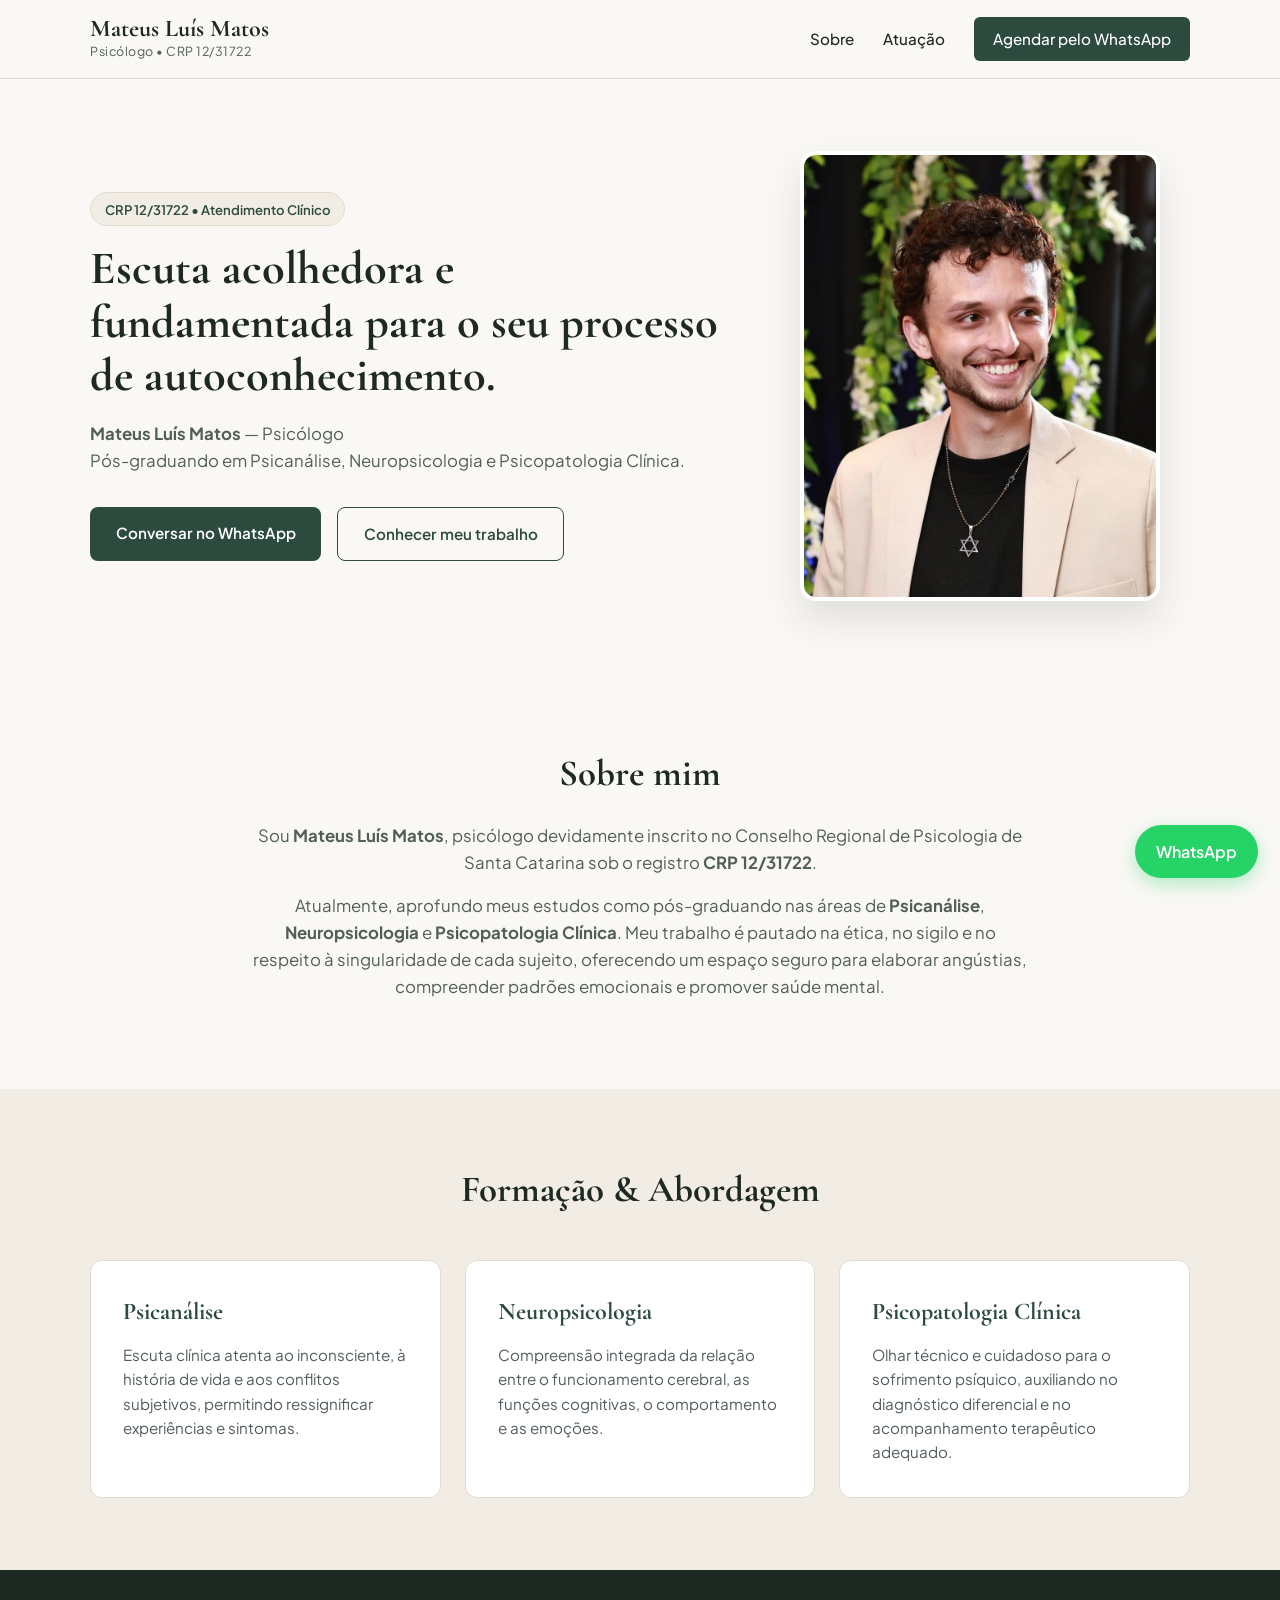
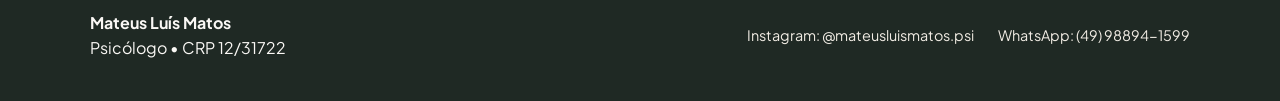
==== index.html @ 5b8ae976 "Portifolio Mateus Psicologo" ====
<!DOCTYPE html>
<html lang="pt-BR">
<head>
    <meta charset="UTF-8">
    <meta name="viewport" content="width=device-width, initial-scale=1.0">
    <title>Mateus Luís Matos | Psicólogo - CRP 12/31722</title>
    <link rel="stylesheet" href="style.css">
    <link rel="preconnect" href="https://fonts.googleapis.com">
    <link rel="preconnect" href="https://fonts.gstatic.com" crossorigin>
    <link href="https://fonts.googleapis.com/css2?family=Cormorant+Garamond:wght@600;700&family=Plus+Jakarta+Sans:wght@400;500;600&display=swap" rel="stylesheet">
</head>
<body>

    <!-- Cabeçalho e Navegação -->
    <header class="navbar">
        <div class="container nav-content">
            <a href="#" class="brand">
                <span class="brand-name">Mateus Luís Matos</span>
                <span class="brand-sub">Psicólogo • CRP 12/31722</span>
            </a>

            <nav class="nav-links" id="navLinks">
                <a href="#sobre">Sobre</a>
                <a href="#atuacao">Atuação</a>
                <a href="https://wa.me/5549988941599?text=Olá%20Mateus,%20gostaria%20de%20agendar%20uma%20consulta." target="_blank" rel="noopener" class="nav-btn-wpp">
                    Agendar pelo WhatsApp
                </a>
            </nav>

            <button class="menu-toggle" id="menuToggle" aria-label="Abrir menu">☰</button>
        </div>
    </header>

    <!-- Seção Principal (Hero) -->
    <section class="hero">
        <div class="container hero-grid">
            <div class="hero-text">
                <span class="badge">CRP 12/31722 • Atendimento Clínico</span>
                <h1>Escuta acolhedora e fundamentada para o seu processo de autoconhecimento.</h1>
                <p class="subtitle">
                    <strong>Mateus Luís Matos</strong> — Psicólogo<br>
                    Pós-graduando em Psicanálise, Neuropsicologia e Psicopatologia Clínica.
                </p>
                <div class="hero-actions">
                    <a href="https://wa.me/5549988941599?text=Olá%20Mateus,%20vim%20pelo%20seu%20site%20e%20gostaria%20de%20mais%20informações." target="_blank" rel="noopener" class="btn-primary">
                        Conversar no WhatsApp
                    </a>
                    <a href="#sobre" class="btn-secondary">Conhecer meu trabalho</a>
                </div>
            </div>

            <div class="hero-image-wrapper">
                <img src="images/foto_mateus.jpg" alt="Psicólogo Mateus Luís Matos" class="profile-photo">
            </div>
        </div>
    </section>

    <!-- Seção Sobre -->
    <section id="sobre" class="section">
        <div class="container about-box">
            <h2>Sobre mim</h2>
            <p>
                Sou <strong>Mateus Luís Matos</strong>, psicólogo devidamente inscrito no Conselho Regional de Psicologia de Santa Catarina sob o registro <strong>CRP 12/31722</strong>. 
            </p>
            <p>
                Atualmente, aprofundo meus estudos como pós-graduando nas áreas de <strong>Psicanálise</strong>, <strong>Neuropsicologia</strong> e <strong>Psicopatologia Clínica</strong>. Meu trabalho é pautado na ética, no sigilo e no respeito à singularidade de cada sujeito, oferecendo um espaço seguro para elaborar angústias, compreender padrões emocionais e promover saúde mental.
            </p>
        </div>
    </section>

    <!-- Áreas de Formação e Atuação -->
    <section id="atuacao" class="section bg-alt">
        <div class="container">
            <h2 class="section-title">Formação & Abordagem</h2>
            <div class="cards-grid">
                <div class="card">
                    <h3>Psicanálise</h3>
                    <p>Escuta clínica atenta ao inconsciente, à história de vida e aos conflitos subjetivos, permitindo ressignificar experiências e sintomas.</p>
                </div>
                <div class="card">
                    <h3>Neuropsicologia</h3>
                    <p>Compreensão integrada da relação entre o funcionamento cerebral, as funções cognitivas, o comportamento e as emoções.</p>
                </div>
                <div class="card">
                    <h3>Psicopatologia Clínica</h3>
                    <p>Olhar técnico e cuidadoso para o sofrimento psíquico, auxiliando no diagnóstico diferencial e no acompanhamento terapêutico adequado.</p>
                </div>
            </div>
        </div>
    </section>

    <!-- Rodapé -->
    <footer class="footer">
        <div class="container footer-content">
            <div>
                <strong>Mateus Luís Matos</strong>
                <p>Psicólogo • CRP 12/31722</p>
            </div>
            <div class="footer-links">
                <a href="https://www.instagram.com/mateusluismatos.psi" target="_blank" rel="noopener">Instagram: @mateusluismatos.psi</a>
                <a href="https://wa.me/5549988941599" target="_blank" rel="noopener">WhatsApp: (49) 98894-1599</a>
            </div>
        </div>
    </footer>

    <!-- Botão Flutuante do WhatsApp -->
    <a href="https://wa.me/5549988941599?text=Olá%20Mateus,%20gostaria%20de%20agendar%20um%20horário." class="floating-wpp" target="_blank" rel="noopener" aria-label="Falar no WhatsApp">
        WhatsApp
    </a>

    <script src="script.js"></script>
</body>
</html>
---- style.css ----
:root {
    --bg-main: #FAF8F5;
    --bg-alt: #F1ECE4;
    --text-dark: #1F2924;
    --text-muted: #525E58;
    --accent: #2D4A3E;
    --accent-hover: #21382E;
    --wpp-color: #25D366;
    --white: #FFFFFF;
    --border: #E2DBD0;
}

* {
    margin: 0;
    padding: 0;
    box-sizing: border-box;
}

html {
    scroll-behavior: smooth;
}

body {
    font-family: 'Plus Jakarta Sans', sans-serif;
    background-color: var(--bg-main);
    color: var(--text-dark);
    line-height: 1.6;
}

h1, h2, h3, .brand-name {
    font-family: 'Cormorant Garamond', serif;
}

.container {
    width: 90%;
    max-width: 1100px;
    margin: 0 auto;
}

/* Navbar */
.navbar {
    background-color: rgba(250, 248, 245, 0.95);
    backdrop-filter: blur(8px);
    border-bottom: 1px solid var(--border);
    position: sticky;
    top: 0;
    z-index: 100;
    padding: 1rem 0;
}

.nav-content {
    display: flex;
    justify-content: space-between;
    align-items: center;
}

.brand {
    text-decoration: none;
    color: var(--text-dark);
    display: flex;
    flex-direction: column;
}

.brand-name {
    font-size: 1.5rem;
    font-weight: 700;
    line-height: 1.1;
}

.brand-sub {
    font-size: 0.78rem;
    color: var(--text-muted);
    letter-spacing: 0.5px;
}

.nav-links {
    display: flex;
    align-items: center;
    gap: 1.8rem;
}

.nav-links a {
    text-decoration: none;
    color: var(--text-dark);
    font-size: 0.95rem;
    font-weight: 500;
    transition: color 0.2s;
}

.nav-links a:hover {
    color: var(--accent);
}

.nav-links .nav-btn-wpp {
    background-color: var(--accent);
    color: var(--white);
    padding: 0.6rem 1.2rem;
    border-radius: 6px;
}

.nav-links .nav-btn-wpp:hover {
    background-color: var(--accent-hover);
    color: var(--white);
}

.menu-toggle {
    display: none;
    background: none;
    border: none;
    font-size: 1.6rem;
    cursor: pointer;
    color: var(--text-dark);
}

/* Hero Section */
.hero {
    padding: 4.5rem 0;
}

.hero-grid {
    display: grid;
    grid-template-columns: 1.2fr 0.8fr;
    gap: 3rem;
    align-items: center;
}

.badge {
    display: inline-block;
    background-color: var(--bg-alt);
    color: var(--accent);
    padding: 0.35rem 0.85rem;
    border-radius: 50px;
    font-size: 0.82rem;
    font-weight: 600;
    margin-bottom: 1rem;
    border: 1px solid var(--border);
}

.hero h1 {
    font-size: 2.9rem;
    line-height: 1.15;
    margin-bottom: 1.2rem;
    color: var(--text-dark);
}

.subtitle {
    font-size: 1.05rem;
    color: var(--text-muted);
    margin-bottom: 2rem;
}

.hero-actions {
    display: flex;
    gap: 1rem;
    flex-wrap: wrap;
}

.btn-primary, .btn-secondary {
    display: inline-block;
    padding: 0.85rem 1.6rem;
    border-radius: 8px;
    text-decoration: none;
    font-weight: 600;
    font-size: 0.95rem;
    transition: all 0.2s ease;
}

.btn-primary {
    background-color: var(--accent);
    color: var(--white);
}

.btn-primary:hover {
    background-color: var(--accent-hover);
    transform: translateY(-2px);
}

.btn-secondary {
    background-color: transparent;
    color: var(--accent);
    border: 1.5px solid var(--accent);
}

.btn-secondary:hover {
    background-color: var(--bg-alt);
}

.hero-image-wrapper {
    display: flex;
    justify-content: center;
}

.profile-photo {
    width: 100%;
    max-width: 360px;
    aspect-ratio: 4/5;
    object-fit: cover;
    border-radius: 16px;
    box-shadow: 0 18px 36px rgba(31, 41, 36, 0.12);
    border: 4px solid var(--white);
}

/* Sections */
.section {
    padding: 4.5rem 0;
}

.bg-alt {
    background-color: var(--bg-alt);
}

.about-box {
    max-width: 780px;
    text-align: center;
}

.about-box h2, .section-title {
    font-size: 2.3rem;
    margin-bottom: 1.2rem;
}

.about-box p {
    color: var(--text-muted);
    font-size: 1.05rem;
    margin-bottom: 1rem;
}

.section-title {
    text-align: center;
    margin-bottom: 2.5rem;
}

/* Cards */
.cards-grid {
    display: grid;
    grid-template-columns: repeat(auto-fit, minmax(280px, 1fr));
    gap: 1.5rem;
}

.card {
    background-color: var(--white);
    padding: 2rem;
    border-radius: 12px;
    border: 1px solid var(--border);
}

.card h3 {
    font-size: 1.5rem;
    margin-bottom: 0.75rem;
    color: var(--accent);
}

.card p {
    color: var(--text-muted);
    font-size: 0.95rem;
}

/* Footer */
.footer {
    background-color: var(--text-dark);
    color: var(--bg-main);
    padding: 2.5rem 0;
}

.footer-content {
    display: flex;
    justify-content: space-between;
    align-items: center;
    flex-wrap: wrap;
    gap: 1rem;
}

.footer-links {
    display: flex;
    gap: 1.5rem;
    flex-wrap: wrap;
}

.footer-links a {
    color: var(--bg-alt);
    text-decoration: none;
    font-size: 0.9rem;
}

.footer-links a:hover {
    text-decoration: underline;
}

/* Botão Flutuante WhatsApp */
.floating-wpp {
    position: fixed;
    bottom: 22px;
    right: 22px;
    background-color: var(--wpp-color);
    color: var(--white);
    padding: 0.85rem 1.3rem;
    border-radius: 50px;
    text-decoration: none;
    font-weight: 600;
    box-shadow: 0 6px 18px rgba(37, 211, 102, 0.35);
    z-index: 99;
    transition: transform 0.2s;
}

.floating-wpp:hover {
    transform: scale(1.05);
}

/* Responsivo */
@media (max-width: 768px) {
    .hero-grid {
        grid-template-columns: 1fr;
        text-align: center;
    }

    .hero-actions {
        justify-content: center;
    }

    .hero h1 {
        font-size: 2.3rem;
    }

    .menu-toggle {
        display: block;
    }

    .nav-links {
        display: none;
        flex-direction: column;
        position: absolute;
        top: 100%;
        left: 0;
        right: 0;
        background-color: var(--bg-main);
        padding: 1.5rem;
        border-bottom: 1px solid var(--border);
    }

    .nav-links.active {
        display: flex;
    }
}
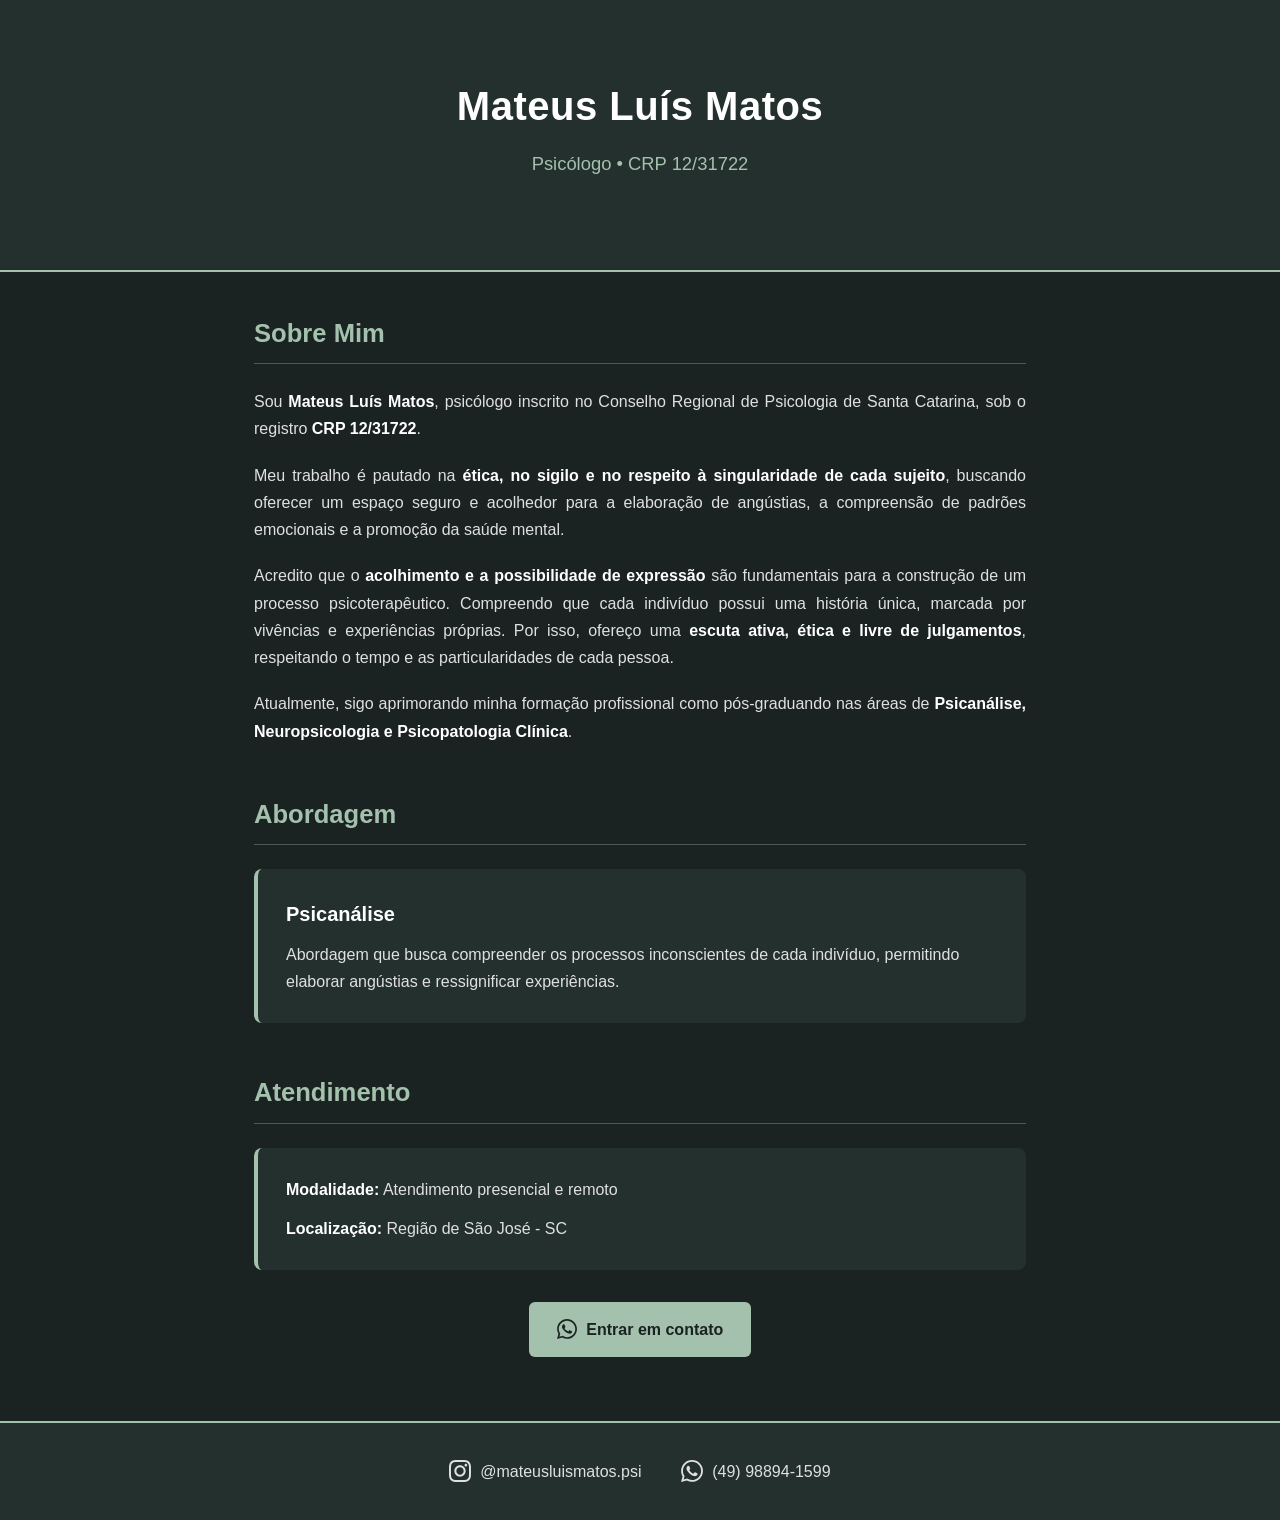
==== commit c6f3d65e: "Atualiza site com nova bio, abordagem, local e icones" ====
--- a/index.html
+++ b/index.html
@@ -3,111 +3,224 @@
 <head>
     <meta charset="UTF-8">
     <meta name="viewport" content="width=device-width, initial-scale=1.0">
-    <title>Mateus Luís Matos | Psicólogo - CRP 12/31722</title>
-    <link rel="stylesheet" href="style.css">
-    <link rel="preconnect" href="https://fonts.googleapis.com">
-    <link rel="preconnect" href="https://fonts.gstatic.com" crossorigin>
-    <link href="https://fonts.googleapis.com/css2?family=Cormorant+Garamond:wght@600;700&family=Plus+Jakarta+Sans:wght@400;500;600&display=swap" rel="stylesheet">
+    <title>Mateus Luís Matos - Psicólogo | CRP 12/31722</title>
+    <style>
+        :root {
+            --bg-color: #1a2321;
+            --card-bg: #24302d;
+            --text-color: #e0e0e0;
+            --accent-color: #a3c1ad;
+            --white: #ffffff;
+        }
+
+        * {
+            box-sizing: border-box;
+        }
+
+        body {
+            font-family: 'Segoe UI', Tahoma, Geneva, Verdana, sans-serif;
+            background-color: var(--bg-color);
+            color: var(--text-color);
+            margin: 0;
+            padding: 0;
+            line-height: 1.7;
+        }
+
+        header {
+            text-align: center;
+            padding: 4.5rem 2rem;
+            background-color: var(--card-bg);
+            border-bottom: 2px solid var(--accent-color);
+        }
+
+        header h1 {
+            margin: 0;
+            font-size: 2.5rem;
+            color: var(--white);
+            letter-spacing: 0.5px;
+        }
+
+        header p {
+            font-size: 1.15rem;
+            color: var(--accent-color);
+            margin-top: 0.5rem;
+            font-weight: 500;
+        }
+
+        main {
+            max-width: 820px;
+            margin: 2.5rem auto;
+            padding: 0 1.5rem;
+        }
+
+        section {
+            margin-bottom: 3rem;
+        }
+
+        h2 {
+            color: var(--accent-color);
+            border-bottom: 1px solid rgba(163, 193, 173, 0.35);
+            padding-bottom: 0.5rem;
+            margin-bottom: 1.5rem;
+            font-size: 1.6rem;
+        }
+
+        #sobre p {
+            margin-bottom: 1.2rem;
+            text-align: justify;
+        }
+
+        #sobre strong {
+            color: var(--white);
+        }
+
+        .card-abordagem {
+            background-color: var(--card-bg);
+            padding: 1.75rem;
+            border-radius: 8px;
+            border-left: 4px solid var(--accent-color);
+        }
+
+        .card-abordagem h3 {
+            margin-top: 0;
+            margin-bottom: 0.6rem;
+            color: var(--white);
+            font-size: 1.25rem;
+        }
+
+        .card-abordagem p {
+            margin: 0;
+        }
+
+        .info-atendimento {
+            background-color: var(--card-bg);
+            padding: 1.75rem;
+            border-radius: 8px;
+            border-left: 4px solid var(--accent-color);
+            display: flex;
+            flex-direction: column;
+            gap: 0.75rem;
+        }
+
+        .info-atendimento p {
+            margin: 0;
+        }
+
+        .info-atendimento strong {
+            color: var(--white);
+        }
+
+        .cta-container {
+            text-align: center;
+            margin-top: 2rem;
+        }
+
+        .btn-whatsapp {
+            display: inline-flex;
+            align-items: center;
+            gap: 0.6rem;
+            background-color: var(--accent-color);
+            color: var(--bg-color);
+            text-decoration: none;
+            font-weight: 600;
+            padding: 0.85rem 1.75rem;
+            border-radius: 6px;
+            transition: opacity 0.3s, transform 0.2s;
+        }
+
+        .btn-whatsapp:hover {
+            opacity: 0.9;
+            transform: translateY(-2px);
+        }
+
+        footer {
+            background-color: var(--card-bg);
+            text-align: center;
+            padding: 2.2rem 1.5rem;
+            border-top: 2px solid var(--accent-color);
+            margin-top: 4rem;
+        }
+
+        .contatos {
+            display: flex;
+            justify-content: center;
+            align-items: center;
+            gap: 2.5rem;
+            flex-wrap: wrap;
+        }
+
+        .social-link {
+            display: inline-flex;
+            align-items: center;
+            gap: 0.55rem;
+            color: var(--text-color);
+            text-decoration: none;
+            font-weight: 500;
+            font-size: 1rem;
+            transition: color 0.3s;
+        }
+
+        .social-link:hover {
+            color: var(--accent-color);
+        }
+
+        .social-link svg {
+            flex-shrink: 0;
+        }
+    </style>
 </head>
 <body>
 
-    <!-- Cabeçalho e Navegação -->
-    <header class="navbar">
-        <div class="container nav-content">
-            <a href="#" class="brand">
-                <span class="brand-name">Mateus Luís Matos</span>
-                <span class="brand-sub">Psicólogo • CRP 12/31722</span>
+    <header>
+        <h1>Mateus Luís Matos</h1>
+        <p>Psicólogo • CRP 12/31722</p>
+    </header>
+
+    <main>
+        <section id="sobre">
+            <h2>Sobre Mim</h2>
+            <p>Sou <strong>Mateus Luís Matos</strong>, psicólogo inscrito no Conselho Regional de Psicologia de Santa Catarina, sob o registro <strong>CRP 12/31722</strong>.</p>
+            <p>Meu trabalho é pautado na <strong>ética, no sigilo e no respeito à singularidade de cada sujeito</strong>, buscando oferecer um espaço seguro e acolhedor para a elaboração de angústias, a compreensão de padrões emocionais e a promoção da saúde mental.</p>
+            <p>Acredito que o <strong>acolhimento e a possibilidade de expressão</strong> são fundamentais para a construção de um processo psicoterapêutico. Compreendo que cada indivíduo possui uma história única, marcada por vivências e experiências próprias. Por isso, ofereço uma <strong>escuta ativa, ética e livre de julgamentos</strong>, respeitando o tempo e as particularidades de cada pessoa.</p>
+            <p>Atualmente, sigo aprimorando minha formação profissional como pós-graduando nas áreas de <strong>Psicanálise, Neuropsicologia e Psicopatologia Clínica</strong>.</p>
+        </section>
+
+        <section id="abordagens">
+            <h2>Abordagem</h2>
+            <div class="card-abordagem">
+                <h3>Psicanálise</h3>
+                <p>Abordagem que busca compreender os processos inconscientes de cada indivíduo, permitindo elaborar angústias e ressignificar experiências.</p>
+            </div>
+        </section>
+
+        <section id="atendimento">
+            <h2>Atendimento</h2>
+            <div class="info-atendimento">
+                <p><strong>Modalidade:</strong> Atendimento presencial e remoto</p>
+                <p><strong>Localização:</strong> Região de São José - SC</p>
+            </div>
+            <div class="cta-container">
+                <a href="https://wa.me/5549988941599?text=Ol%C3%A1%2C%20Mateus%21%20Gostaria%20de%20mais%20informa%C3%A7%C3%B5es%20sobre%20os%20atendimentos." target="_blank" rel="noopener noreferrer" class="btn-whatsapp" aria-label="Agendar atendimento pelo WhatsApp">
+                    <svg width="20" height="20" fill="currentColor" viewBox="0 0 24 24" aria-hidden="true"><path d="M.057 24l1.687-6.163c-1.041-1.804-1.588-3.849-1.587-5.946.003-6.556 5.338-11.891 11.893-11.891 3.181.001 6.167 1.24 8.413 3.488 2.245 2.248 3.481 5.236 3.48 8.414-.003 6.557-5.338 11.892-11.893 11.892-1.99-.001-3.951-.5-5.688-1.448l-6.305 1.654zm6.597-3.807c1.676.995 3.276 1.591 5.392 1.592 5.448 0 9.886-4.434 9.889-9.885.002-5.462-4.415-9.89-9.881-9.892-5.452 0-9.887 4.434-9.889 9.884-.001 2.225.651 3.891 1.746 5.634l-.999 3.648 3.742-.981zm11.387-5.464c-.074-.124-.272-.198-.57-.347-.297-.149-1.758-.868-2.031-.967-.272-.099-.47-.149-.669.149-.198.297-.768.967-.941 1.165-.173.198-.347.223-.644.074-.297-.149-1.255-.462-2.39-1.475-.883-.788-1.48-1.761-1.653-2.059-.173-.297-.018-.458.13-.606.134-.133.297-.347.446-.521.151-.172.2-.296.3-.495.099-.198.05-.372-.025-.521-.075-.124-.669-1.611-.916-2.206-.242-.579-.487-.501-.669-.51l-.57-.01c-.198 0-.52.074-.792.372s-1.04 1.016-1.04 2.479 1.065 2.876 1.213 3.074c.149.198 2.095 3.2 5.076 4.487.709.306 1.263.489 1.694.626.712.226 1.36.194 1.872.118.571-.085 1.758-.719 2.006-1.413.248-.695.248-1.29.173-1.414z"/></svg>
+                    <span>Entrar em contato</span>
+                </a>
+            </div>
+        </section>
+    </main>
+
+    <footer>
+        <div class="contatos">
+            <a href="https://instagram.com/mateusluismatos.psi" target="_blank" rel="noopener noreferrer" class="social-link" aria-label="Instagram @mateusluismatos.psi">
+                <svg width="22" height="22" fill="currentColor" viewBox="0 0 24 24" aria-hidden="true"><path d="M12 2.163c3.204 0 3.584.012 4.85.07 3.252.148 4.771 1.691 4.919 4.919.058 1.265.069 1.645.069 4.849 0 3.205-.012 3.584-.069 4.849-.149 3.225-1.664 4.771-4.919 4.919-1.266.058-1.644.07-4.85.07-3.204 0-3.584-.012-4.849-.07-3.26-.149-4.771-1.699-4.919-4.92-.058-1.265-.07-1.644-.07-4.849 0-3.204.013-3.583.07-4.849.149-3.227 1.664-4.771 4.919-4.919 1.266-.057 1.645-.069 4.849-.069zm0-2.163c-3.259 0-3.667.014-4.947.072-4.358.2-6.78 2.618-6.98 6.98-.059 1.281-.073 1.689-.073 4.948 0 3.259.014 3.668.072 4.948.2 4.358 2.618 6.78 6.98 6.98 1.281.058 1.689.072 4.948.072 3.259 0 3.668-.014 4.948-.072 4.354-.2 6.782-2.618 6.979-6.98.059-1.28.073-1.689.073-4.948 0-3.259-.014-3.667-.072-4.947-.196-4.354-2.617-6.78-6.979-6.98-1.281-.059-1.69-.073-4.949-.073zm0 5.838c-3.403 0-6.162 2.759-6.162 6.162s2.759 6.163 6.162 6.163 6.162-2.759 6.162-6.163c0-3.403-2.759-6.162-6.162-6.162zm0 10.162c-2.209 0-4-1.79-4-4 0-2.209 1.791-4 4-4s4 1.791 4 4c0 2.21-1.791 4-4 4zm6.406-11.845c-.796 0-1.441.645-1.441 1.44s.645 1.44 1.441 1.44c.795 0 1.439-.645 1.439-1.44s-.644-1.44-1.439-1.44z"/></svg>
+                <span>@mateusluismatos.psi</span>
             </a>
 
-            <nav class="nav-links" id="navLinks">
-                <a href="#sobre">Sobre</a>
-                <a href="#atuacao">Atuação</a>
-                <a href="https://wa.me/5549988941599?text=Olá%20Mateus,%20gostaria%20de%20agendar%20uma%20consulta." target="_blank" rel="noopener" class="nav-btn-wpp">
-                    Agendar pelo WhatsApp
-                </a>
-            </nav>
-
-            <button class="menu-toggle" id="menuToggle" aria-label="Abrir menu">☰</button>
-        </div>
-    </header>
-
-    <!-- Seção Principal (Hero) -->
-    <section class="hero">
-        <div class="container hero-grid">
-            <div class="hero-text">
-                <span class="badge">CRP 12/31722 • Atendimento Clínico</span>
-                <h1>Escuta acolhedora e fundamentada para o seu processo de autoconhecimento.</h1>
-                <p class="subtitle">
-                    <strong>Mateus Luís Matos</strong> — Psicólogo<br>
-                    Pós-graduando em Psicanálise, Neuropsicologia e Psicopatologia Clínica.
-                </p>
-                <div class="hero-actions">
-                    <a href="https://wa.me/5549988941599?text=Olá%20Mateus,%20vim%20pelo%20seu%20site%20e%20gostaria%20de%20mais%20informações." target="_blank" rel="noopener" class="btn-primary">
-                        Conversar no WhatsApp
-                    </a>
-                    <a href="#sobre" class="btn-secondary">Conhecer meu trabalho</a>
-                </div>
-            </div>
-
-            <div class="hero-image-wrapper">
-                <img src="images/foto_mateus.jpg" alt="Psicólogo Mateus Luís Matos" class="profile-photo">
-            </div>
-        </div>
-    </section>
-
-    <!-- Seção Sobre -->
-    <section id="sobre" class="section">
-        <div class="container about-box">
-            <h2>Sobre mim</h2>
-            <p>
-                Sou <strong>Mateus Luís Matos</strong>, psicólogo devidamente inscrito no Conselho Regional de Psicologia de Santa Catarina sob o registro <strong>CRP 12/31722</strong>. 
-            </p>
-            <p>
-                Atualmente, aprofundo meus estudos como pós-graduando nas áreas de <strong>Psicanálise</strong>, <strong>Neuropsicologia</strong> e <strong>Psicopatologia Clínica</strong>. Meu trabalho é pautado na ética, no sigilo e no respeito à singularidade de cada sujeito, oferecendo um espaço seguro para elaborar angústias, compreender padrões emocionais e promover saúde mental.
-            </p>
-        </div>
-    </section>
-
-    <!-- Áreas de Formação e Atuação -->
-    <section id="atuacao" class="section bg-alt">
-        <div class="container">
-            <h2 class="section-title">Formação & Abordagem</h2>
-            <div class="cards-grid">
-                <div class="card">
-                    <h3>Psicanálise</h3>
-                    <p>Escuta clínica atenta ao inconsciente, à história de vida e aos conflitos subjetivos, permitindo ressignificar experiências e sintomas.</p>
-                </div>
-                <div class="card">
-                    <h3>Neuropsicologia</h3>
-                    <p>Compreensão integrada da relação entre o funcionamento cerebral, as funções cognitivas, o comportamento e as emoções.</p>
-                </div>
-                <div class="card">
-                    <h3>Psicopatologia Clínica</h3>
-                    <p>Olhar técnico e cuidadoso para o sofrimento psíquico, auxiliando no diagnóstico diferencial e no acompanhamento terapêutico adequado.</p>
-                </div>
-            </div>
-        </div>
-    </section>
-
-    <!-- Rodapé -->
-    <footer class="footer">
-        <div class="container footer-content">
-            <div>
-                <strong>Mateus Luís Matos</strong>
-                <p>Psicólogo • CRP 12/31722</p>
-            </div>
-            <div class="footer-links">
-                <a href="https://www.instagram.com/mateusluismatos.psi" target="_blank" rel="noopener">Instagram: @mateusluismatos.psi</a>
-                <a href="https://wa.me/5549988941599" target="_blank" rel="noopener">WhatsApp: (49) 98894-1599</a>
-            </div>
+            <a href="https://wa.me/5549988941599?text=Ol%C3%A1%2C%20Mateus%21%20Gostaria%20de%20mais%20informa%C3%A7%C3%B5es%20sobre%20os%20atendimentos." target="_blank" rel="noopener noreferrer" class="social-link" aria-label="WhatsApp (49) 98894-1599">
+                <svg width="22" height="22" fill="currentColor" viewBox="0 0 24 24" aria-hidden="true"><path d="M.057 24l1.687-6.163c-1.041-1.804-1.588-3.849-1.587-5.946.003-6.556 5.338-11.891 11.893-11.891 3.181.001 6.167 1.24 8.413 3.488 2.245 2.248 3.481 5.236 3.48 8.414-.003 6.557-5.338 11.892-11.893 11.892-1.99-.001-3.951-.5-5.688-1.448l-6.305 1.654zm6.597-3.807c1.676.995 3.276 1.591 5.392 1.592 5.448 0 9.886-4.434 9.889-9.885.002-5.462-4.415-9.89-9.881-9.892-5.452 0-9.887 4.434-9.889 9.884-.001 2.225.651 3.891 1.746 5.634l-.999 3.648 3.742-.981zm11.387-5.464c-.074-.124-.272-.198-.57-.347-.297-.149-1.758-.868-2.031-.967-.272-.099-.47-.149-.669.149-.198.297-.768.967-.941 1.165-.173.198-.347.223-.644.074-.297-.149-1.255-.462-2.39-1.475-.883-.788-1.48-1.761-1.653-2.059-.173-.297-.018-.458.13-.606.134-.133.297-.347.446-.521.151-.172.2-.296.3-.495.099-.198.05-.372-.025-.521-.075-.124-.669-1.611-.916-2.206-.242-.579-.487-.501-.669-.51l-.57-.01c-.198 0-.52.074-.792.372s-1.04 1.016-1.04 2.479 1.065 2.876 1.213 3.074c.149.198 2.095 3.2 5.076 4.487.709.306 1.263.489 1.694.626.712.226 1.36.194 1.872.118.571-.085 1.758-.719 2.006-1.413.248-.695.248-1.29.173-1.414z"/></svg>
+                <span>(49) 98894-1599</span>
+            </a>
         </div>
     </footer>
 
-    <!-- Botão Flutuante do WhatsApp -->
-    <a href="https://wa.me/5549988941599?text=Olá%20Mateus,%20gostaria%20de%20agendar%20um%20horário." class="floating-wpp" target="_blank" rel="noopener" aria-label="Falar no WhatsApp">
-        WhatsApp
-    </a>
-
-    <script src="script.js"></script>
 </body>
 </html>
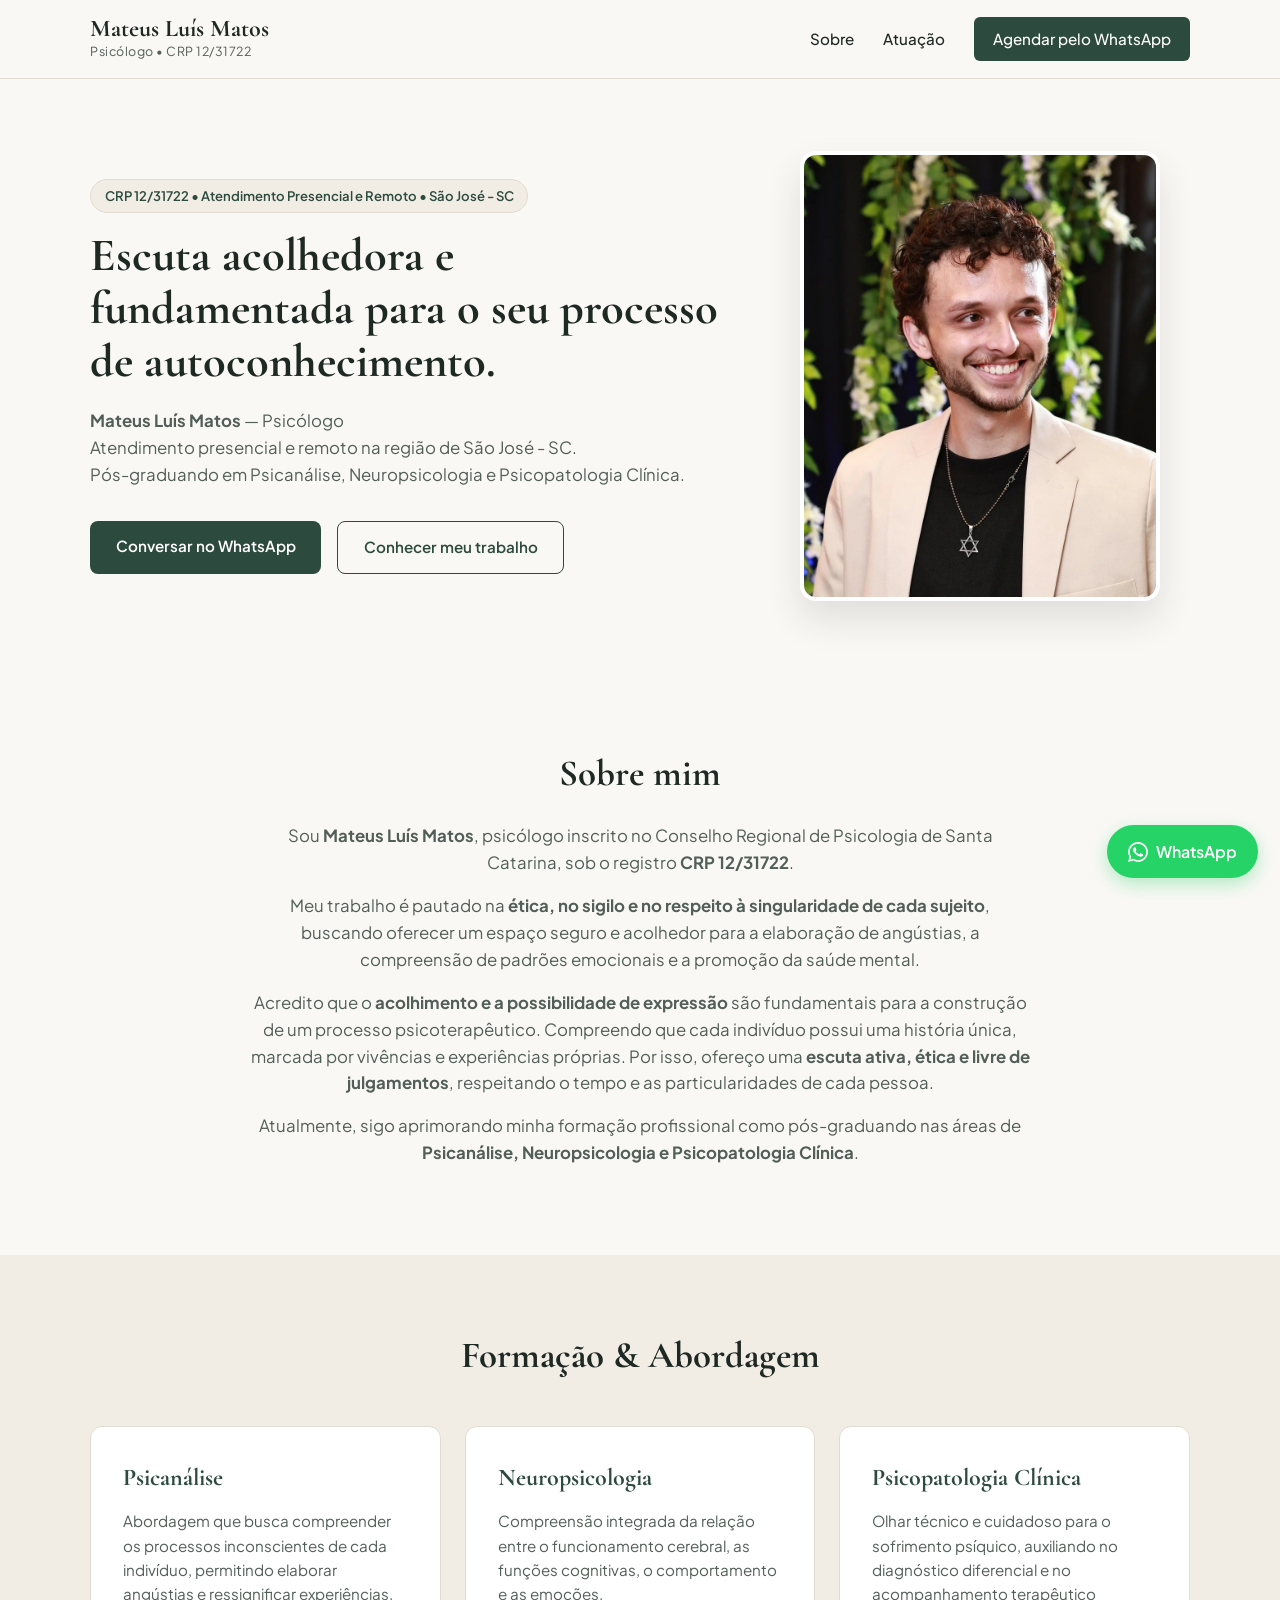
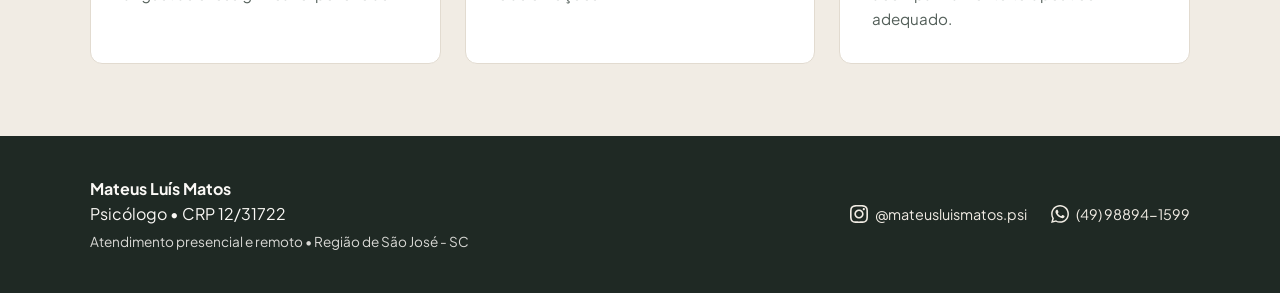
==== commit 2453558a: "Atualiza textos e icones" ====
--- a/index.html
+++ b/index.html
@@ -3,224 +3,126 @@
 <head>
     <meta charset="UTF-8">
     <meta name="viewport" content="width=device-width, initial-scale=1.0">
-    <title>Mateus Luís Matos - Psicólogo | CRP 12/31722</title>
-    <style>
-        :root {
-            --bg-color: #1a2321;
-            --card-bg: #24302d;
-            --text-color: #e0e0e0;
-            --accent-color: #a3c1ad;
-            --white: #ffffff;
-        }
-
-        * {
-            box-sizing: border-box;
-        }
-
-        body {
-            font-family: 'Segoe UI', Tahoma, Geneva, Verdana, sans-serif;
-            background-color: var(--bg-color);
-            color: var(--text-color);
-            margin: 0;
-            padding: 0;
-            line-height: 1.7;
-        }
-
-        header {
-            text-align: center;
-            padding: 4.5rem 2rem;
-            background-color: var(--card-bg);
-            border-bottom: 2px solid var(--accent-color);
-        }
-
-        header h1 {
-            margin: 0;
-            font-size: 2.5rem;
-            color: var(--white);
-            letter-spacing: 0.5px;
-        }
-
-        header p {
-            font-size: 1.15rem;
-            color: var(--accent-color);
-            margin-top: 0.5rem;
-            font-weight: 500;
-        }
-
-        main {
-            max-width: 820px;
-            margin: 2.5rem auto;
-            padding: 0 1.5rem;
-        }
-
-        section {
-            margin-bottom: 3rem;
-        }
-
-        h2 {
-            color: var(--accent-color);
-            border-bottom: 1px solid rgba(163, 193, 173, 0.35);
-            padding-bottom: 0.5rem;
-            margin-bottom: 1.5rem;
-            font-size: 1.6rem;
-        }
-
-        #sobre p {
-            margin-bottom: 1.2rem;
-            text-align: justify;
-        }
-
-        #sobre strong {
-            color: var(--white);
-        }
-
-        .card-abordagem {
-            background-color: var(--card-bg);
-            padding: 1.75rem;
-            border-radius: 8px;
-            border-left: 4px solid var(--accent-color);
-        }
-
-        .card-abordagem h3 {
-            margin-top: 0;
-            margin-bottom: 0.6rem;
-            color: var(--white);
-            font-size: 1.25rem;
-        }
-
-        .card-abordagem p {
-            margin: 0;
-        }
-
-        .info-atendimento {
-            background-color: var(--card-bg);
-            padding: 1.75rem;
-            border-radius: 8px;
-            border-left: 4px solid var(--accent-color);
-            display: flex;
-            flex-direction: column;
-            gap: 0.75rem;
-        }
-
-        .info-atendimento p {
-            margin: 0;
-        }
-
-        .info-atendimento strong {
-            color: var(--white);
-        }
-
-        .cta-container {
-            text-align: center;
-            margin-top: 2rem;
-        }
-
-        .btn-whatsapp {
-            display: inline-flex;
-            align-items: center;
-            gap: 0.6rem;
-            background-color: var(--accent-color);
-            color: var(--bg-color);
-            text-decoration: none;
-            font-weight: 600;
-            padding: 0.85rem 1.75rem;
-            border-radius: 6px;
-            transition: opacity 0.3s, transform 0.2s;
-        }
-
-        .btn-whatsapp:hover {
-            opacity: 0.9;
-            transform: translateY(-2px);
-        }
-
-        footer {
-            background-color: var(--card-bg);
-            text-align: center;
-            padding: 2.2rem 1.5rem;
-            border-top: 2px solid var(--accent-color);
-            margin-top: 4rem;
-        }
-
-        .contatos {
-            display: flex;
-            justify-content: center;
-            align-items: center;
-            gap: 2.5rem;
-            flex-wrap: wrap;
-        }
-
-        .social-link {
-            display: inline-flex;
-            align-items: center;
-            gap: 0.55rem;
-            color: var(--text-color);
-            text-decoration: none;
-            font-weight: 500;
-            font-size: 1rem;
-            transition: color 0.3s;
-        }
-
-        .social-link:hover {
-            color: var(--accent-color);
-        }
-
-        .social-link svg {
-            flex-shrink: 0;
-        }
-    </style>
+    <title>Mateus Luís Matos | Psicólogo - CRP 12/31722</title>
+    <link rel="stylesheet" href="style.css">
+    <link rel="preconnect" href="https://fonts.googleapis.com">
+    <link rel="preconnect" href="https://fonts.gstatic.com" crossorigin>
+    <link href="https://fonts.googleapis.com/css2?family=Cormorant+Garamond:wght@600;700&family=Plus+Jakarta+Sans:wght@400;500;600&display=swap" rel="stylesheet">
 </head>
 <body>
 
-    <header>
-        <h1>Mateus Luís Matos</h1>
-        <p>Psicólogo • CRP 12/31722</p>
+    <!-- Cabeçalho e Navegação -->
+    <header class="navbar">
+        <div class="container nav-content">
+            <a href="#" class="brand">
+                <span class="brand-name">Mateus Luís Matos</span>
+                <span class="brand-sub">Psicólogo • CRP 12/31722</span>
+            </a>
+
+            <nav class="nav-links" id="navLinks">
+                <a href="#sobre">Sobre</a>
+                <a href="#atuacao">Atuação</a>
+                <a href="https://wa.me/5549988941599?text=Ol%C3%A1%2C%20Mateus%21%20Gostaria%20de%20mais%20informa%C3%A7%C3%B5es%20sobre%20os%20atendimentos." target="_blank" rel="noopener" class="nav-btn-wpp">
+                    Agendar pelo WhatsApp
+                </a>
+            </nav>
+
+            <button class="menu-toggle" id="menuToggle" aria-label="Abrir menu">☰</button>
+        </div>
     </header>
 
-    <main>
-        <section id="sobre">
-            <h2>Sobre Mim</h2>
-            <p>Sou <strong>Mateus Luís Matos</strong>, psicólogo inscrito no Conselho Regional de Psicologia de Santa Catarina, sob o registro <strong>CRP 12/31722</strong>.</p>
-            <p>Meu trabalho é pautado na <strong>ética, no sigilo e no respeito à singularidade de cada sujeito</strong>, buscando oferecer um espaço seguro e acolhedor para a elaboração de angústias, a compreensão de padrões emocionais e a promoção da saúde mental.</p>
-            <p>Acredito que o <strong>acolhimento e a possibilidade de expressão</strong> são fundamentais para a construção de um processo psicoterapêutico. Compreendo que cada indivíduo possui uma história única, marcada por vivências e experiências próprias. Por isso, ofereço uma <strong>escuta ativa, ética e livre de julgamentos</strong>, respeitando o tempo e as particularidades de cada pessoa.</p>
-            <p>Atualmente, sigo aprimorando minha formação profissional como pós-graduando nas áreas de <strong>Psicanálise, Neuropsicologia e Psicopatologia Clínica</strong>.</p>
-        </section>
+    <!-- Seção Principal (Hero) -->
+    <section class="hero">
+        <div class="container hero-grid">
+            <div class="hero-text">
+                <span class="badge">CRP 12/31722 • Atendimento Presencial e Remoto • São José - SC</span>
+                <h1>Escuta acolhedora e fundamentada para o seu processo de autoconhecimento.</h1>
+                <p class="subtitle">
+                    <strong>Mateus Luís Matos</strong> — Psicólogo<br>
+                    Atendimento presencial e remoto na região de São José - SC.<br>
+                    Pós-graduando em Psicanálise, Neuropsicologia e Psicopatologia Clínica.
+                </p>
+                <div class="hero-actions">
+                    <a href="https://wa.me/5549988941599?text=Ol%C3%A1%2C%20Mateus%21%20Gostaria%20de%20mais%20informa%C3%A7%C3%B5es%20sobre%20os%20atendimentos." target="_blank" rel="noopener" class="btn-primary">
+                        Conversar no WhatsApp
+                    </a>
+                    <a href="#sobre" class="btn-secondary">Conhecer meu trabalho</a>
+                </div>
+            </div>
 
-        <section id="abordagens">
-            <h2>Abordagem</h2>
-            <div class="card-abordagem">
-                <h3>Psicanálise</h3>
-                <p>Abordagem que busca compreender os processos inconscientes de cada indivíduo, permitindo elaborar angústias e ressignificar experiências.</p>
+            <div class="hero-image-wrapper">
+                <img src="images/foto_mateus.jpg" alt="Psicólogo Mateus Luís Matos" class="profile-photo">
             </div>
-        </section>
+        </div>
+    </section>
 
-        <section id="atendimento">
-            <h2>Atendimento</h2>
-            <div class="info-atendimento">
-                <p><strong>Modalidade:</strong> Atendimento presencial e remoto</p>
-                <p><strong>Localização:</strong> Região de São José - SC</p>
+    <!-- Seção Sobre -->
+    <section id="sobre" class="section">
+        <div class="container about-box">
+            <h2>Sobre mim</h2>
+            <p>
+                Sou <strong>Mateus Luís Matos</strong>, psicólogo inscrito no Conselho Regional de Psicologia de Santa Catarina, sob o registro <strong>CRP 12/31722</strong>.
+            </p>
+            <p>
+                Meu trabalho é pautado na <strong>ética, no sigilo e no respeito à singularidade de cada sujeito</strong>, buscando oferecer um espaço seguro e acolhedor para a elaboração de angústias, a compreensão de padrões emocionais e a promoção da saúde mental.
+            </p>
+            <p>
+                Acredito que o <strong>acolhimento e a possibilidade de expressão</strong> são fundamentais para a construção de um processo psicoterapêutico. Compreendo que cada indivíduo possui uma história única, marcada por vivências e experiências próprias. Por isso, ofereço uma <strong>escuta ativa, ética e livre de julgamentos</strong>, respeitando o tempo e as particularidades de cada pessoa.
+            </p>
+            <p>
+                Atualmente, sigo aprimorando minha formação profissional como pós-graduando nas áreas de <strong>Psicanálise, Neuropsicologia e Psicopatologia Clínica</strong>.
+            </p>
+        </div>
+    </section>
+
+    <!-- Áreas de Formação e Atuação -->
+    <section id="atuacao" class="section bg-alt">
+        <div class="container">
+            <h2 class="section-title">Formação & Abordagem</h2>
+            <div class="cards-grid">
+                <div class="card">
+                    <h3>Psicanálise</h3>
+                    <p>Abordagem que busca compreender os processos inconscientes de cada indivíduo, permitindo elaborar angústias e ressignificar experiências.</p>
+                </div>
+                <div class="card">
+                    <h3>Neuropsicologia</h3>
+                    <p>Compreensão integrada da relação entre o funcionamento cerebral, as funções cognitivas, o comportamento e as emoções.</p>
+                </div>
+                <div class="card">
+                    <h3>Psicopatologia Clínica</h3>
+                    <p>Olhar técnico e cuidadoso para o sofrimento psíquico, auxiliando no diagnóstico diferencial e no acompanhamento terapêutico adequado.</p>
+                </div>
             </div>
-            <div class="cta-container">
-                <a href="https://wa.me/5549988941599?text=Ol%C3%A1%2C%20Mateus%21%20Gostaria%20de%20mais%20informa%C3%A7%C3%B5es%20sobre%20os%20atendimentos." target="_blank" rel="noopener noreferrer" class="btn-whatsapp" aria-label="Agendar atendimento pelo WhatsApp">
-                    <svg width="20" height="20" fill="currentColor" viewBox="0 0 24 24" aria-hidden="true"><path d="M.057 24l1.687-6.163c-1.041-1.804-1.588-3.849-1.587-5.946.003-6.556 5.338-11.891 11.893-11.891 3.181.001 6.167 1.24 8.413 3.488 2.245 2.248 3.481 5.236 3.48 8.414-.003 6.557-5.338 11.892-11.893 11.892-1.99-.001-3.951-.5-5.688-1.448l-6.305 1.654zm6.597-3.807c1.676.995 3.276 1.591 5.392 1.592 5.448 0 9.886-4.434 9.889-9.885.002-5.462-4.415-9.89-9.881-9.892-5.452 0-9.887 4.434-9.889 9.884-.001 2.225.651 3.891 1.746 5.634l-.999 3.648 3.742-.981zm11.387-5.464c-.074-.124-.272-.198-.57-.347-.297-.149-1.758-.868-2.031-.967-.272-.099-.47-.149-.669.149-.198.297-.768.967-.941 1.165-.173.198-.347.223-.644.074-.297-.149-1.255-.462-2.39-1.475-.883-.788-1.48-1.761-1.653-2.059-.173-.297-.018-.458.13-.606.134-.133.297-.347.446-.521.151-.172.2-.296.3-.495.099-.198.05-.372-.025-.521-.075-.124-.669-1.611-.916-2.206-.242-.579-.487-.501-.669-.51l-.57-.01c-.198 0-.52.074-.792.372s-1.04 1.016-1.04 2.479 1.065 2.876 1.213 3.074c.149.198 2.095 3.2 5.076 4.487.709.306 1.263.489 1.694.626.712.226 1.36.194 1.872.118.571-.085 1.758-.719 2.006-1.413.248-.695.248-1.29.173-1.414z"/></svg>
-                    <span>Entrar em contato</span>
+        </div>
+    </section>
+
+    <!-- Rodapé -->
+    <footer class="footer">
+        <div class="container footer-content">
+            <div>
+                <strong>Mateus Luís Matos</strong>
+                <p>Psicólogo • CRP 12/31722</p>
+                <p style="font-size: 0.85rem; opacity: 0.85; margin-top: 0.25rem;">Atendimento presencial e remoto • Região de São José - SC</p>
+            </div>
+            <div class="footer-links">
+                <a href="https://www.instagram.com/mateusluismatos.psi" target="_blank" rel="noopener" style="display: inline-flex; align-items: center; gap: 0.45rem;" aria-label="Instagram @mateusluismatos.psi">
+                    <svg width="18" height="18" fill="currentColor" viewBox="0 0 24 24" aria-hidden="true"><path d="M12 2.163c3.204 0 3.584.012 4.85.07 3.252.148 4.771 1.691 4.919 4.919.058 1.265.069 1.645.069 4.849 0 3.205-.012 3.584-.069 4.849-.149 3.225-1.664 4.771-4.919 4.919-1.266.058-1.644.07-4.85.07-3.204 0-3.584-.012-4.849-.07-3.26-.149-4.771-1.699-4.919-4.92-.058-1.265-.07-1.644-.07-4.849 0-3.204.013-3.583.07-4.849.149-3.227 1.664-4.771 4.919-4.919 1.266-.057 1.645-.069 4.849-.069zm0-2.163c-3.259 0-3.667.014-4.947.072-4.358.2-6.78 2.618-6.98 6.98-.059 1.281-.073 1.689-.073 4.948 0 3.259.014 3.668.072 4.948.2 4.358 2.618 6.78 6.98 6.98 1.281.058 1.689.072 4.948.072 3.259 0 3.668-.014 4.948-.072 4.354-.2 6.782-2.618 6.979-6.98.059-1.28.073-1.689.073-4.948 0-3.259-.014-3.667-.072-4.947-.196-4.354-2.617-6.78-6.979-6.98-1.281-.059-1.69-.073-4.949-.073zm0 5.838c-3.403 0-6.162 2.759-6.162 6.162s2.759 6.163 6.162 6.163 6.162-2.759 6.162-6.163c0-3.403-2.759-6.162-6.162-6.162zm0 10.162c-2.209 0-4-1.79-4-4 0-2.209 1.791-4 4-4s4 1.791 4 4c0 2.21-1.791 4-4 4zm6.406-11.845c-.796 0-1.441.645-1.441 1.44s.645 1.44 1.441 1.44c.795 0 1.439-.645 1.439-1.44s-.644-1.44-1.439-1.44z"/></svg>
+                    <span>@mateusluismatos.psi</span>
+                </a>
+                <a href="https://wa.me/5549988941599?text=Ol%C3%A1%2C%20Mateus%21%20Gostaria%20de%20mais%20informa%C3%A7%C3%B5es%20sobre%20os%20atendimentos." target="_blank" rel="noopener" style="display: inline-flex; align-items: center; gap: 0.45rem;" aria-label="WhatsApp (49) 98894-1599">
+                    <svg width="18" height="18" fill="currentColor" viewBox="0 0 24 24" aria-hidden="true"><path d="M.057 24l1.687-6.163c-1.041-1.804-1.588-3.849-1.587-5.946.003-6.556 5.338-11.891 11.893-11.891 3.181.001 6.167 1.24 8.413 3.488 2.245 2.248 3.481 5.236 3.48 8.414-.003 6.557-5.338 11.892-11.893 11.892-1.99-.001-3.951-.5-5.688-1.448l-6.305 1.654zm6.597-3.807c1.676.995 3.276 1.591 5.392 1.592 5.448 0 9.886-4.434 9.889-9.885.002-5.462-4.415-9.89-9.881-9.892-5.452 0-9.887 4.434-9.889 9.884-.001 2.225.651 3.891 1.746 5.634l-.999 3.648 3.742-.981zm11.387-5.464c-.074-.124-.272-.198-.57-.347-.297-.149-1.758-.868-2.031-.967-.272-.099-.47-.149-.669.149-.198.297-.768.967-.941 1.165-.173.198-.347.223-.644.074-.297-.149-1.255-.462-2.39-1.475-.883-.788-1.48-1.761-1.653-2.059-.173-.297-.018-.458.13-.606.134-.133.297-.347.446-.521.151-.172.2-.296.3-.495.099-.198.05-.372-.025-.521-.075-.124-.669-1.611-.916-2.206-.242-.579-.487-.501-.669-.51l-.57-.01c-.198 0-.52.074-.792.372s-1.04 1.016-1.04 2.479 1.065 2.876 1.213 3.074c.149.198 2.095 3.2 5.076 4.487.709.306 1.263.489 1.694.626.712.226 1.36.194 1.872.118.571-.085 1.758-.719 2.006-1.413.248-.695.248-1.29.173-1.414z"/></svg>
+                    <span>(49) 98894-1599</span>
                 </a>
             </div>
-        </section>
-    </main>
-
-    <footer>
-        <div class="contatos">
-            <a href="https://instagram.com/mateusluismatos.psi" target="_blank" rel="noopener noreferrer" class="social-link" aria-label="Instagram @mateusluismatos.psi">
-                <svg width="22" height="22" fill="currentColor" viewBox="0 0 24 24" aria-hidden="true"><path d="M12 2.163c3.204 0 3.584.012 4.85.07 3.252.148 4.771 1.691 4.919 4.919.058 1.265.069 1.645.069 4.849 0 3.205-.012 3.584-.069 4.849-.149 3.225-1.664 4.771-4.919 4.919-1.266.058-1.644.07-4.85.07-3.204 0-3.584-.012-4.849-.07-3.26-.149-4.771-1.699-4.919-4.92-.058-1.265-.07-1.644-.07-4.849 0-3.204.013-3.583.07-4.849.149-3.227 1.664-4.771 4.919-4.919 1.266-.057 1.645-.069 4.849-.069zm0-2.163c-3.259 0-3.667.014-4.947.072-4.358.2-6.78 2.618-6.98 6.98-.059 1.281-.073 1.689-.073 4.948 0 3.259.014 3.668.072 4.948.2 4.358 2.618 6.78 6.98 6.98 1.281.058 1.689.072 4.948.072 3.259 0 3.668-.014 4.948-.072 4.354-.2 6.782-2.618 6.979-6.98.059-1.28.073-1.689.073-4.948 0-3.259-.014-3.667-.072-4.947-.196-4.354-2.617-6.78-6.979-6.98-1.281-.059-1.69-.073-4.949-.073zm0 5.838c-3.403 0-6.162 2.759-6.162 6.162s2.759 6.163 6.162 6.163 6.162-2.759 6.162-6.163c0-3.403-2.759-6.162-6.162-6.162zm0 10.162c-2.209 0-4-1.79-4-4 0-2.209 1.791-4 4-4s4 1.791 4 4c0 2.21-1.791 4-4 4zm6.406-11.845c-.796 0-1.441.645-1.441 1.44s.645 1.44 1.441 1.44c.795 0 1.439-.645 1.439-1.44s-.644-1.44-1.439-1.44z"/></svg>
-                <span>@mateusluismatos.psi</span>
-            </a>
-
-            <a href="https://wa.me/5549988941599?text=Ol%C3%A1%2C%20Mateus%21%20Gostaria%20de%20mais%20informa%C3%A7%C3%B5es%20sobre%20os%20atendimentos." target="_blank" rel="noopener noreferrer" class="social-link" aria-label="WhatsApp (49) 98894-1599">
-                <svg width="22" height="22" fill="currentColor" viewBox="0 0 24 24" aria-hidden="true"><path d="M.057 24l1.687-6.163c-1.041-1.804-1.588-3.849-1.587-5.946.003-6.556 5.338-11.891 11.893-11.891 3.181.001 6.167 1.24 8.413 3.488 2.245 2.248 3.481 5.236 3.48 8.414-.003 6.557-5.338 11.892-11.893 11.892-1.99-.001-3.951-.5-5.688-1.448l-6.305 1.654zm6.597-3.807c1.676.995 3.276 1.591 5.392 1.592 5.448 0 9.886-4.434 9.889-9.885.002-5.462-4.415-9.89-9.881-9.892-5.452 0-9.887 4.434-9.889 9.884-.001 2.225.651 3.891 1.746 5.634l-.999 3.648 3.742-.981zm11.387-5.464c-.074-.124-.272-.198-.57-.347-.297-.149-1.758-.868-2.031-.967-.272-.099-.47-.149-.669.149-.198.297-.768.967-.941 1.165-.173.198-.347.223-.644.074-.297-.149-1.255-.462-2.39-1.475-.883-.788-1.48-1.761-1.653-2.059-.173-.297-.018-.458.13-.606.134-.133.297-.347.446-.521.151-.172.2-.296.3-.495.099-.198.05-.372-.025-.521-.075-.124-.669-1.611-.916-2.206-.242-.579-.487-.501-.669-.51l-.57-.01c-.198 0-.52.074-.792.372s-1.04 1.016-1.04 2.479 1.065 2.876 1.213 3.074c.149.198 2.095 3.2 5.076 4.487.709.306 1.263.489 1.694.626.712.226 1.36.194 1.872.118.571-.085 1.758-.719 2.006-1.413.248-.695.248-1.29.173-1.414z"/></svg>
-                <span>(49) 98894-1599</span>
-            </a>
         </div>
     </footer>
 
+    <!-- Botão Flutuante do WhatsApp -->
+    <a href="https://wa.me/5549988941599?text=Ol%C3%A1%2C%20Mateus%21%20Gostaria%20de%20mais%20informa%C3%A7%C3%B5es%20sobre%20os%20atendimentos." class="floating-wpp" target="_blank" rel="noopener" aria-label="Falar no WhatsApp" style="display: inline-flex; align-items: center; gap: 0.5rem;">
+        <svg width="20" height="20" fill="currentColor" viewBox="0 0 24 24" aria-hidden="true"><path d="M.057 24l1.687-6.163c-1.041-1.804-1.588-3.849-1.587-5.946.003-6.556 5.338-11.891 11.893-11.891 3.181.001 6.167 1.24 8.413 3.488 2.245 2.248 3.481 5.236 3.48 8.414-.003 6.557-5.338 11.892-11.893 11.892-1.99-.001-3.951-.5-5.688-1.448l-6.305 1.654zm6.597-3.807c1.676.995 3.276 1.591 5.392 1.592 5.448 0 9.886-4.434 9.889-9.885.002-5.462-4.415-9.89-9.881-9.892-5.452 0-9.887 4.434-9.889 9.884-.001 2.225.651 3.891 1.746 5.634l-.999 3.648 3.742-.981zm11.387-5.464c-.074-.124-.272-.198-.57-.347-.297-.149-1.758-.868-2.031-.967-.272-.099-.47-.149-.669.149-.198.297-.768.967-.941 1.165-.173.198-.347.223-.644.074-.297-.149-1.255-.462-2.39-1.475-.883-.788-1.48-1.761-1.653-2.059-.173-.297-.018-.458.13-.606.134-.133.297-.347.446-.521.151-.172.2-.296.3-.495.099-.198.05-.372-.025-.521-.075-.124-.669-1.611-.916-2.206-.242-.579-.487-.501-.669-.51l-.57-.01c-.198 0-.52.074-.792.372s-1.04 1.016-1.04 2.479 1.065 2.876 1.213 3.074c.149.198 2.095 3.2 5.076 4.487.709.306 1.263.489 1.694.626.712.226 1.36.194 1.872.118.571-.085 1.758-.719 2.006-1.413.248-.695.248-1.29.173-1.414z"/></svg>
+        <span>WhatsApp</span>
+    </a>
+
+    <script src="script.js"></script>
 </body>
 </html>
--- a/style.css
+++ b/style.css
@@ -0,0 +1,343 @@
+:root {
+    --bg-main: #FAF8F5;
+    --bg-alt: #F1ECE4;
+    --text-dark: #1F2924;
+    --text-muted: #525E58;
+    --accent: #2D4A3E;
+    --accent-hover: #21382E;
+    --wpp-color: #25D366;
+    --white: #FFFFFF;
+    --border: #E2DBD0;
+}
+
+* {
+    margin: 0;
+    padding: 0;
+    box-sizing: border-box;
+}
+
+html {
+    scroll-behavior: smooth;
+}
+
+body {
+    font-family: 'Plus Jakarta Sans', sans-serif;
+    background-color: var(--bg-main);
+    color: var(--text-dark);
+    line-height: 1.6;
+}
+
+h1, h2, h3, .brand-name {
+    font-family: 'Cormorant Garamond', serif;
+}
+
+.container {
+    width: 90%;
+    max-width: 1100px;
+    margin: 0 auto;
+}
+
+/* Navbar */
+.navbar {
+    background-color: rgba(250, 248, 245, 0.95);
+    backdrop-filter: blur(8px);
+    border-bottom: 1px solid var(--border);
+    position: sticky;
+    top: 0;
+    z-index: 100;
+    padding: 1rem 0;
+}
+
+.nav-content {
+    display: flex;
+    justify-content: space-between;
+    align-items: center;
+}
+
+.brand {
+    text-decoration: none;
+    color: var(--text-dark);
+    display: flex;
+    flex-direction: column;
+}
+
+.brand-name {
+    font-size: 1.5rem;
+    font-weight: 700;
+    line-height: 1.1;
+}
+
+.brand-sub {
+    font-size: 0.78rem;
+    color: var(--text-muted);
+    letter-spacing: 0.5px;
+}
+
+.nav-links {
+    display: flex;
+    align-items: center;
+    gap: 1.8rem;
+}
+
+.nav-links a {
+    text-decoration: none;
+    color: var(--text-dark);
+    font-size: 0.95rem;
+    font-weight: 500;
+    transition: color 0.2s;
+}
+
+.nav-links a:hover {
+    color: var(--accent);
+}
+
+.nav-links .nav-btn-wpp {
+    background-color: var(--accent);
+    color: var(--white);
+    padding: 0.6rem 1.2rem;
+    border-radius: 6px;
+}
+
+.nav-links .nav-btn-wpp:hover {
+    background-color: var(--accent-hover);
+    color: var(--white);
+}
+
+.menu-toggle {
+    display: none;
+    background: none;
+    border: none;
+    font-size: 1.6rem;
+    cursor: pointer;
+    color: var(--text-dark);
+}
+
+/* Hero Section */
+.hero {
+    padding: 4.5rem 0;
+}
+
+.hero-grid {
+    display: grid;
+    grid-template-columns: 1.2fr 0.8fr;
+    gap: 3rem;
+    align-items: center;
+}
+
+.badge {
+    display: inline-block;
+    background-color: var(--bg-alt);
+    color: var(--accent);
+    padding: 0.35rem 0.85rem;
+    border-radius: 50px;
+    font-size: 0.82rem;
+    font-weight: 600;
+    margin-bottom: 1rem;
+    border: 1px solid var(--border);
+}
+
+.hero h1 {
+    font-size: 2.9rem;
+    line-height: 1.15;
+    margin-bottom: 1.2rem;
+    color: var(--text-dark);
+}
+
+.subtitle {
+    font-size: 1.05rem;
+    color: var(--text-muted);
+    margin-bottom: 2rem;
+}
+
+.hero-actions {
+    display: flex;
+    gap: 1rem;
+    flex-wrap: wrap;
+}
+
+.btn-primary, .btn-secondary {
+    display: inline-block;
+    padding: 0.85rem 1.6rem;
+    border-radius: 8px;
+    text-decoration: none;
+    font-weight: 600;
+    font-size: 0.95rem;
+    transition: all 0.2s ease;
+}
+
+.btn-primary {
+    background-color: var(--accent);
+    color: var(--white);
+}
+
+.btn-primary:hover {
+    background-color: var(--accent-hover);
+    transform: translateY(-2px);
+}
+
+.btn-secondary {
+    background-color: transparent;
+    color: var(--accent);
+    border: 1.5px solid var(--accent);
+}
+
+.btn-secondary:hover {
+    background-color: var(--bg-alt);
+}
+
+.hero-image-wrapper {
+    display: flex;
+    justify-content: center;
+}
+
+.profile-photo {
+    width: 100%;
+    max-width: 360px;
+    aspect-ratio: 4/5;
+    object-fit: cover;
+    border-radius: 16px;
+    box-shadow: 0 18px 36px rgba(31, 41, 36, 0.12);
+    border: 4px solid var(--white);
+}
+
+/* Sections */
+.section {
+    padding: 4.5rem 0;
+}
+
+.bg-alt {
+    background-color: var(--bg-alt);
+}
+
+.about-box {
+    max-width: 780px;
+    text-align: center;
+}
+
+.about-box h2, .section-title {
+    font-size: 2.3rem;
+    margin-bottom: 1.2rem;
+}
+
+.about-box p {
+    color: var(--text-muted);
+    font-size: 1.05rem;
+    margin-bottom: 1rem;
+}
+
+.section-title {
+    text-align: center;
+    margin-bottom: 2.5rem;
+}
+
+/* Cards */
+.cards-grid {
+    display: grid;
+    grid-template-columns: repeat(auto-fit, minmax(280px, 1fr));
+    gap: 1.5rem;
+}
+
+.card {
+    background-color: var(--white);
+    padding: 2rem;
+    border-radius: 12px;
+    border: 1px solid var(--border);
+}
+
+.card h3 {
+    font-size: 1.5rem;
+    margin-bottom: 0.75rem;
+    color: var(--accent);
+}
+
+.card p {
+    color: var(--text-muted);
+    font-size: 0.95rem;
+}
+
+/* Footer */
+.footer {
+    background-color: var(--text-dark);
+    color: var(--bg-main);
+    padding: 2.5rem 0;
+}
+
+.footer-content {
+    display: flex;
+    justify-content: space-between;
+    align-items: center;
+    flex-wrap: wrap;
+    gap: 1rem;
+}
+
+.footer-links {
+    display: flex;
+    gap: 1.5rem;
+    flex-wrap: wrap;
+}
+
+.footer-links a {
+    color: var(--bg-alt);
+    text-decoration: none;
+    font-size: 0.9rem;
+}
+
+.footer-links a:hover {
+    text-decoration: underline;
+}
+
+/* Botão Flutuante WhatsApp */
+.floating-wpp {
+    position: fixed;
+    bottom: 22px;
+    right: 22px;
+    background-color: var(--wpp-color);
+    color: var(--white);
+    padding: 0.85rem 1.3rem;
+    border-radius: 50px;
+    text-decoration: none;
+    font-weight: 600;
+    box-shadow: 0 6px 18px rgba(37, 211, 102, 0.35);
+    z-index: 99;
+    transition: transform 0.2s;
+}
+
+.floating-wpp:hover {
+    transform: scale(1.05);
+}
+
+/* Responsivo */
+@media (max-width: 768px) {
+    .hero-grid {
+        grid-template-columns: 1fr;
+        text-align: center;
+    }
+
+    .hero-actions {
+        justify-content: center;
+    }
+
+    .hero h1 {
+        font-size: 2.3rem;
+    }
+
+    .menu-toggle {
+        display: block;
+    }
+
+    .nav-links {
+        display: none;
+        flex-direction: column;
+        position: absolute;
+        top: 100%;
+        left: 0;
+        right: 0;
+        background-color: var(--bg-main);
+        padding: 1.5rem;
+        border-bottom: 1px solid var(--border);
+    }
+
+    .nav-links.active {
+        display: flex;
+    }
+}
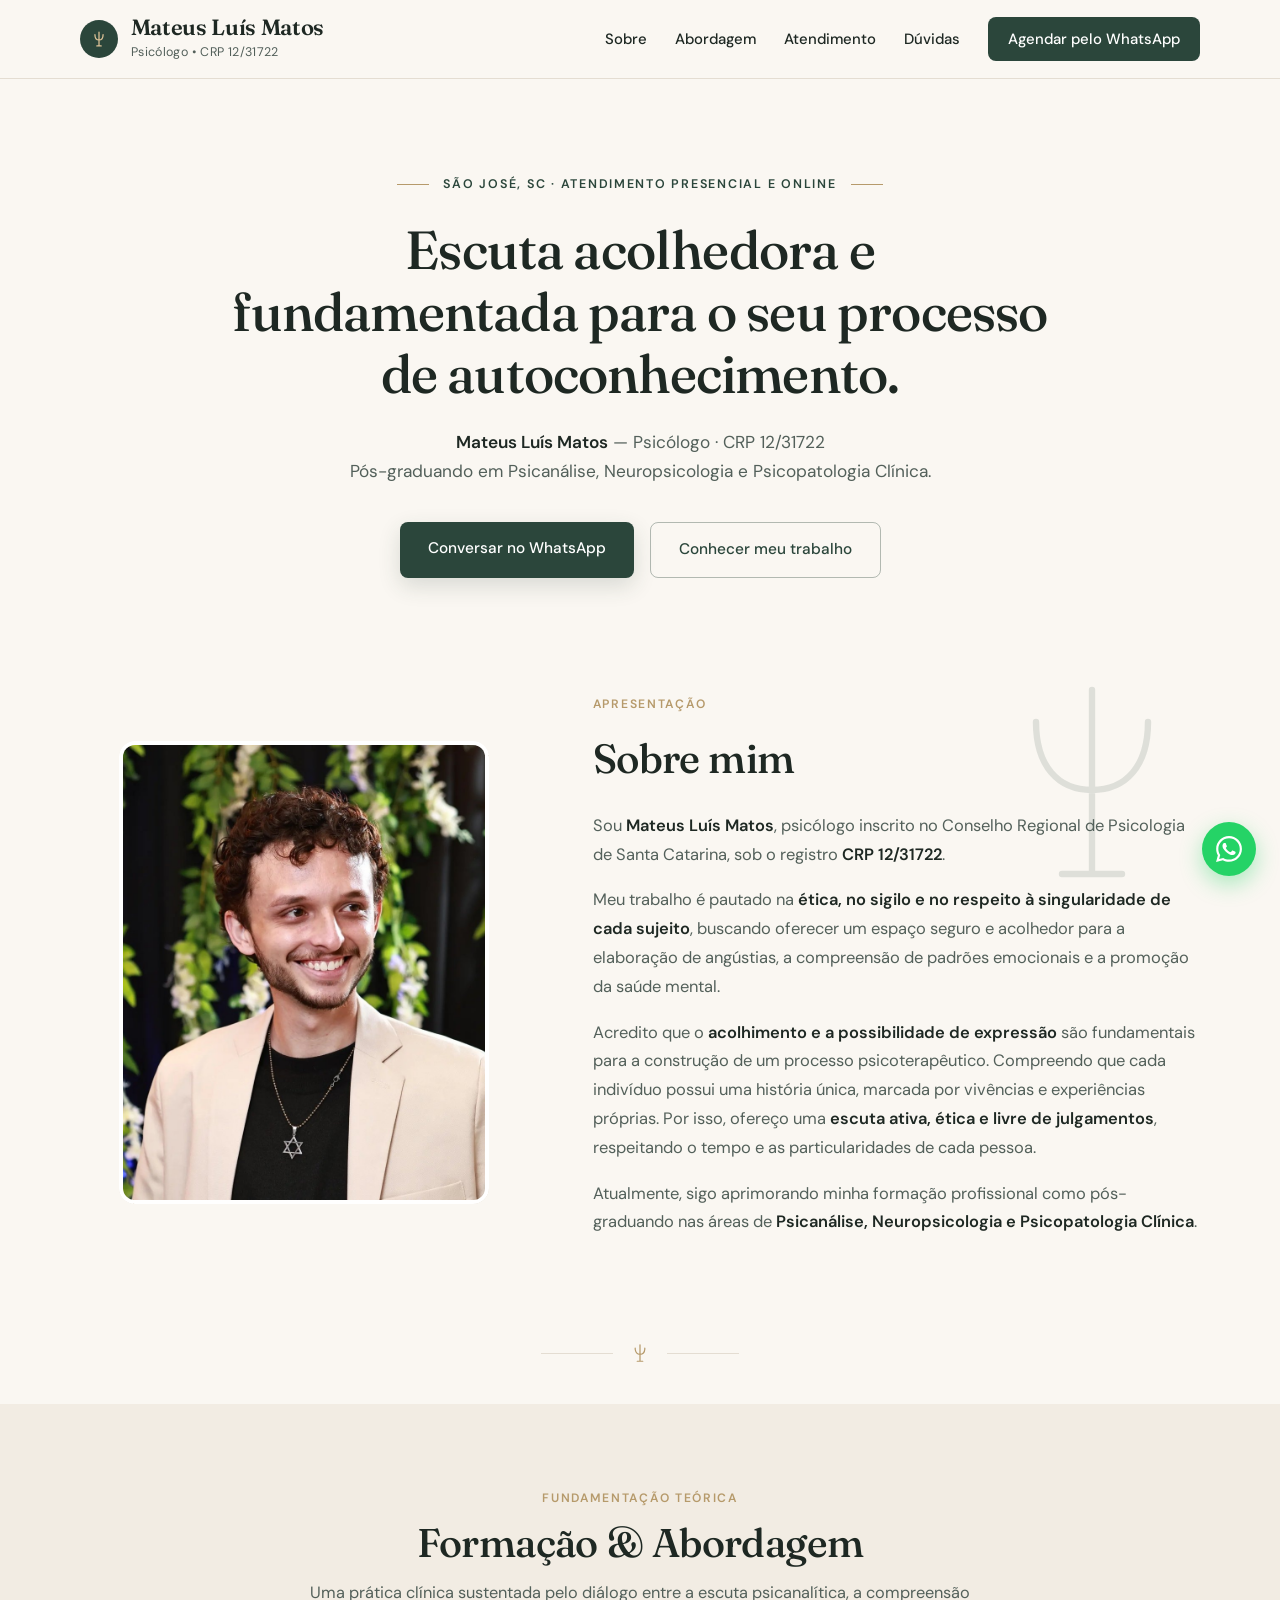
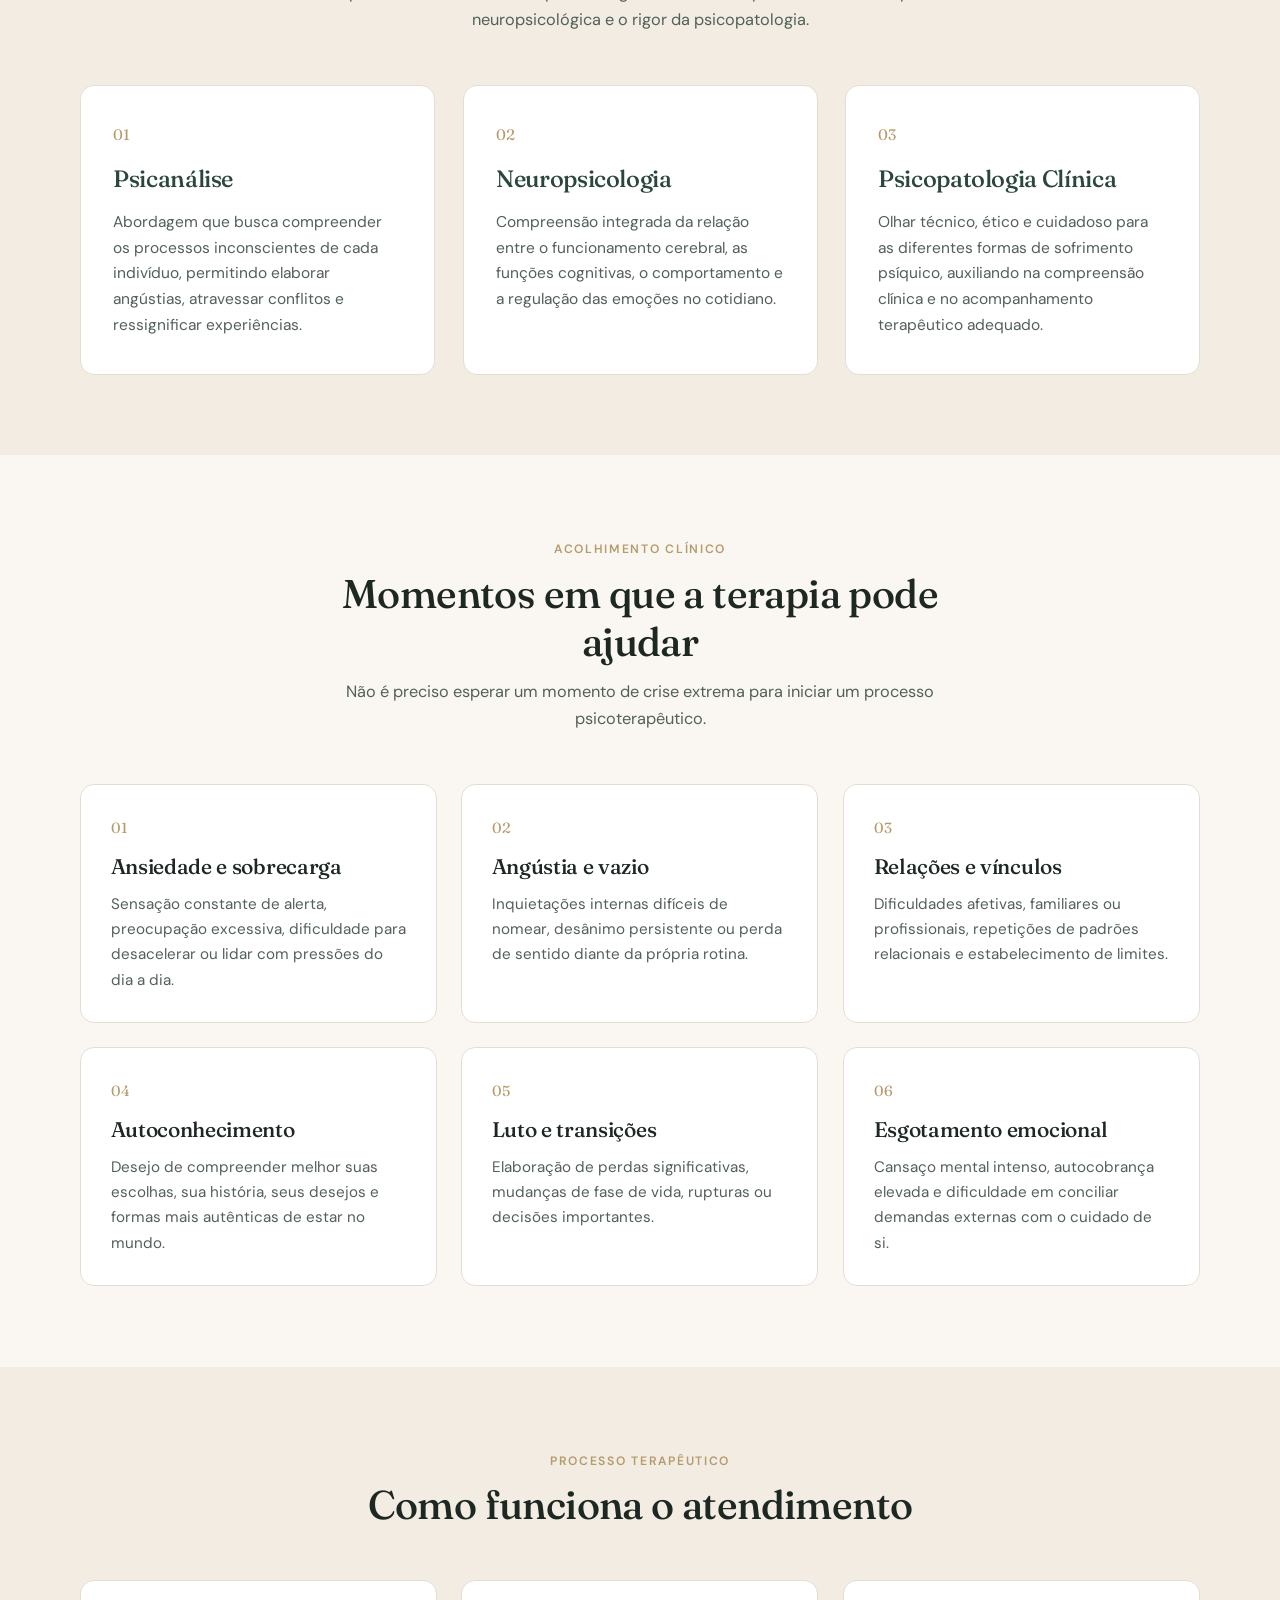
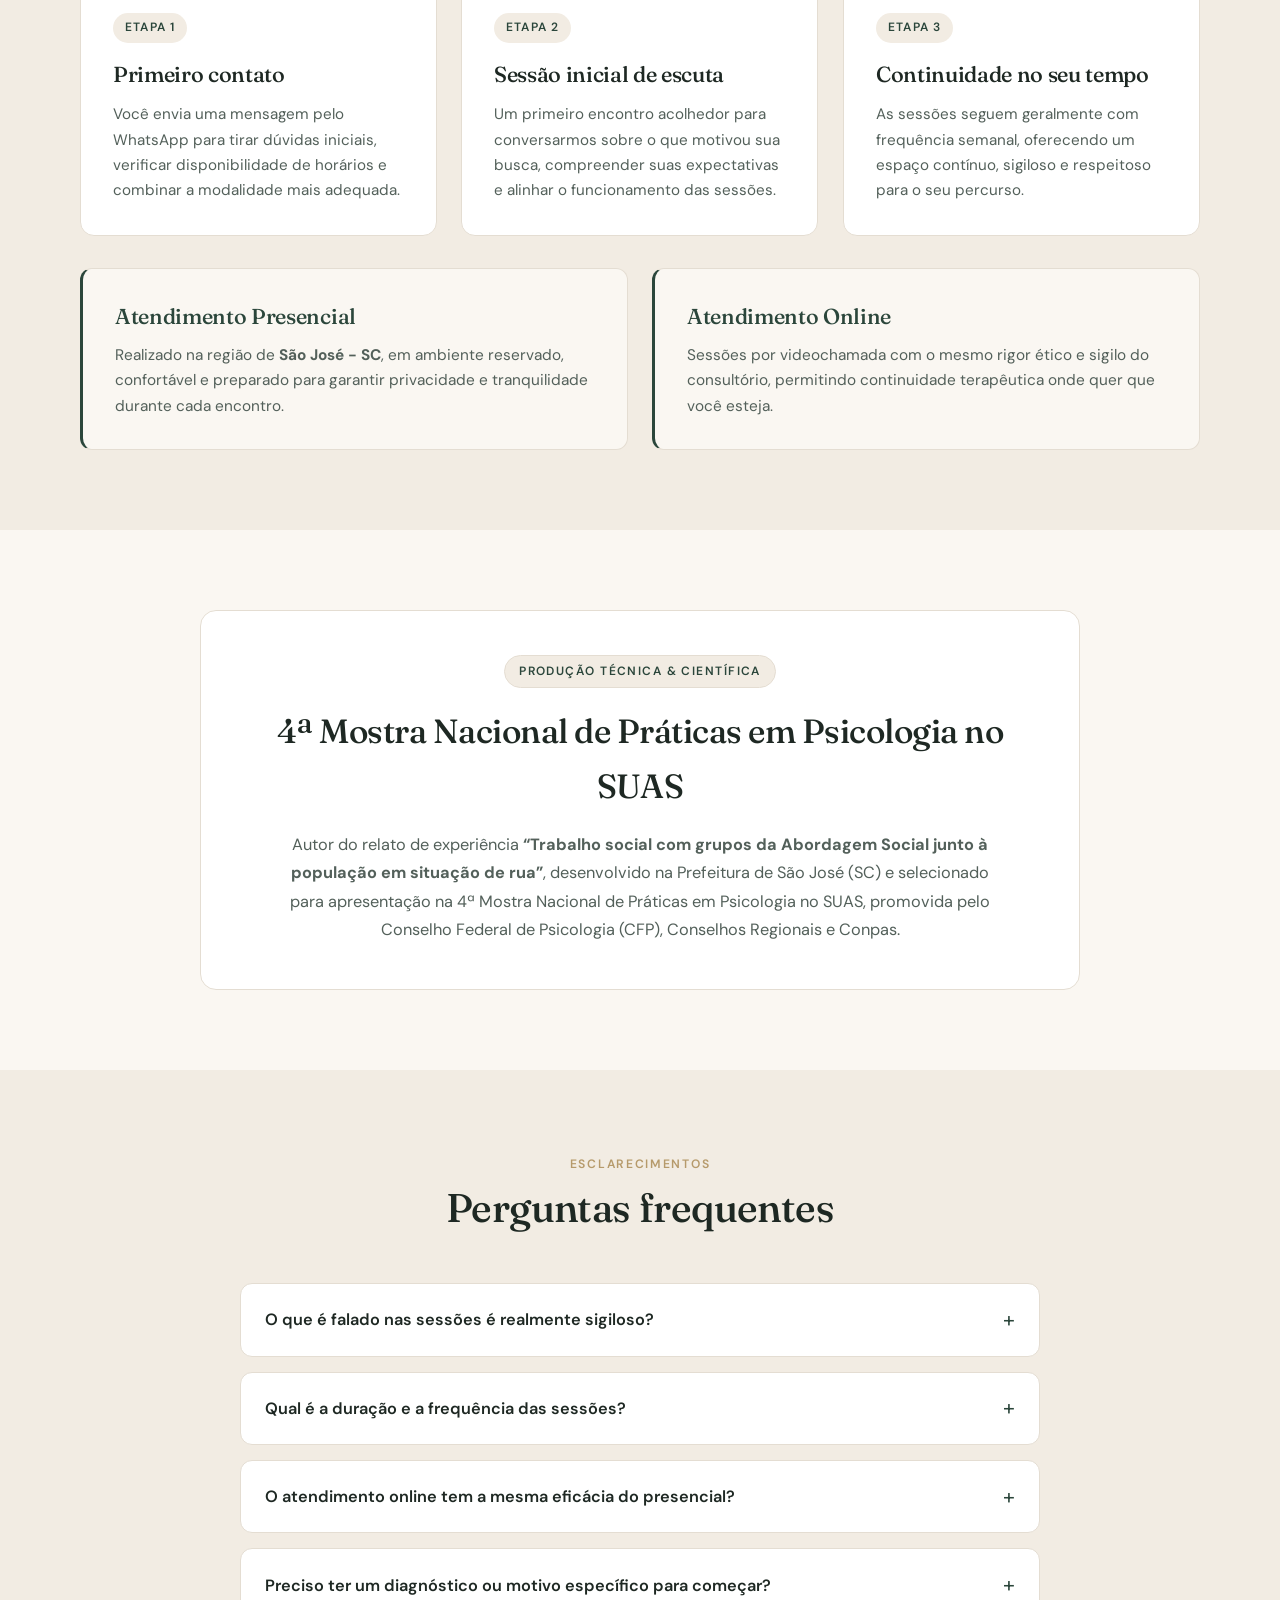
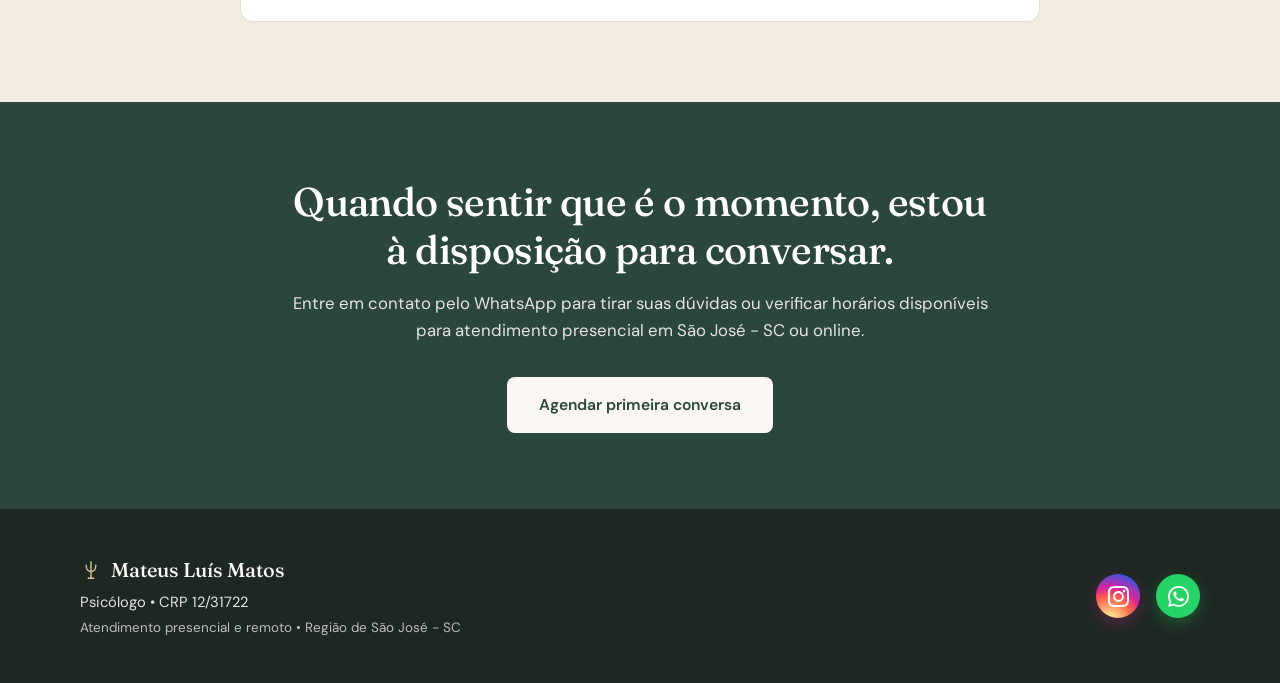
==== commit 3e253565: "Atualiza layout, tipografia, icone Psi e interacoes da landing page" ====
--- a/index.html
+++ b/index.html
@@ -4,25 +4,38 @@
     <meta charset="UTF-8">
     <meta name="viewport" content="width=device-width, initial-scale=1.0">
     <title>Mateus Luís Matos | Psicólogo - CRP 12/31722</title>
-    <link rel="stylesheet" href="style.css">
+    <link rel="icon" type="image/svg+xml" href="data:image/svg+xml,%3Csvg xmlns='http://www.w3.org/2000/svg' viewBox='0 0 64 64'%3E%3Ccircle cx='32' cy='32' r='30' fill='%232B463B'/%3E%3Cpath d='M32 14v36M21 20c0 9 4.5 14 11 14s11-5 11-14M26 50h12' fill='none' stroke='%23DFC498' stroke-width='3.5' stroke-linecap='round'/%3E%3C/svg%3E">
     <link rel="preconnect" href="https://fonts.googleapis.com">
     <link rel="preconnect" href="https://fonts.gstatic.com" crossorigin>
-    <link href="https://fonts.googleapis.com/css2?family=Cormorant+Garamond:wght@600;700&family=Plus+Jakarta+Sans:wght@400;500;600&display=swap" rel="stylesheet">
+    <link href="https://fonts.googleapis.com/css2?family=DM+Sans:ital,opsz,wght@0,9..40,400;0,9..40,500;0,9..40,600;1,9..40,400&family=Fraunces:ital,opsz,wght@0,9..144,400;0,9..144,500;0,9..144,600;1,9..144,400&display=swap" rel="stylesheet">
+    <link rel="stylesheet" href="style.css">
 </head>
 <body>
+
+    <!-- Aura ambiental que acompanha o cursor -->
+    <div class="cursor-spotlight" id="cursorSpotlight" aria-hidden="true"></div>
 
     <!-- Cabeçalho e Navegação -->
     <header class="navbar">
         <div class="container nav-content">
             <a href="#" class="brand">
-                <span class="brand-name">Mateus Luís Matos</span>
-                <span class="brand-sub">Psicólogo • CRP 12/31722</span>
+                <span class="brand-emblem" aria-hidden="true">
+                    <svg width="20" height="20" viewBox="0 0 32 32" fill="none">
+                        <path d="M16 5v22M9.5 9c0 5.5 2.8 8.5 6.5 8.5s6.5-3 6.5-8.5M12.5 27h7" stroke="currentColor" stroke-width="2" stroke-linecap="round"/>
+                    </svg>
+                </span>
+                <span class="brand-text">
+                    <span class="brand-name">Mateus Luís Matos</span>
+                    <span class="brand-sub">Psicólogo • CRP 12/31722</span>
+                </span>
             </a>
 
             <nav class="nav-links" id="navLinks">
                 <a href="#sobre">Sobre</a>
-                <a href="#atuacao">Atuação</a>
-                <a href="https://wa.me/5549988941599?text=Ol%C3%A1%2C%20Mateus%21%20Gostaria%20de%20mais%20informa%C3%A7%C3%B5es%20sobre%20os%20atendimentos." target="_blank" rel="noopener" class="nav-btn-wpp">
+                <a href="#atuacao">Abordagem</a>
+                <a href="#como-funciona">Atendimento</a>
+                <a href="#duvidas">Dúvidas</a>
+                <a href="https://wa.me/5549988941599?text=Ol%C3%A1%2C%20Mateus%21%20Gostaria%20de%20mais%20informa%C3%A7%C3%B5es%20sobre%20os%20atendimentos." target="_blank" rel="noopener" class="nav-btn-wpp magnetic-btn">
                     Agendar pelo WhatsApp
                 </a>
             </nav>
@@ -33,94 +46,304 @@
 
     <!-- Seção Principal (Hero) -->
     <section class="hero">
-        <div class="container hero-grid">
-            <div class="hero-text">
-                <span class="badge">CRP 12/31722 • Atendimento Presencial e Remoto • São José - SC</span>
-                <h1>Escuta acolhedora e fundamentada para o seu processo de autoconhecimento.</h1>
-                <p class="subtitle">
-                    <strong>Mateus Luís Matos</strong> — Psicólogo<br>
-                    Atendimento presencial e remoto na região de São José - SC.<br>
-                    Pós-graduando em Psicanálise, Neuropsicologia e Psicopatologia Clínica.
-                </p>
-                <div class="hero-actions">
-                    <a href="https://wa.me/5549988941599?text=Ol%C3%A1%2C%20Mateus%21%20Gostaria%20de%20mais%20informa%C3%A7%C3%B5es%20sobre%20os%20atendimentos." target="_blank" rel="noopener" class="btn-primary">
-                        Conversar no WhatsApp
-                    </a>
-                    <a href="#sobre" class="btn-secondary">Conhecer meu trabalho</a>
-                </div>
-            </div>
-
-            <div class="hero-image-wrapper">
-                <img src="images/foto_mateus.jpg" alt="Psicólogo Mateus Luís Matos" class="profile-photo">
-            </div>
-        </div>
-    </section>
-
-    <!-- Seção Sobre -->
-    <section id="sobre" class="section">
-        <div class="container about-box">
-            <h2>Sobre mim</h2>
-            <p>
-                Sou <strong>Mateus Luís Matos</strong>, psicólogo inscrito no Conselho Regional de Psicologia de Santa Catarina, sob o registro <strong>CRP 12/31722</strong>.
+        <div class="container hero-inner" data-parallax="0.018">
+            <div class="editorial-eyebrow">
+                <span class="eyebrow-line"></span>
+                <span>São José, SC · Atendimento Presencial e Online</span>
+                <span class="eyebrow-line"></span>
+            </div>
+
+            <h1>Escuta acolhedora e fundamentada para o seu processo de autoconhecimento.</h1>
+
+            <p class="hero-lead">
+                <strong>Mateus Luís Matos</strong> — Psicólogo · CRP 12/31722<br>
+                Pós-graduando em Psicanálise, Neuropsicologia e Psicopatologia Clínica.
             </p>
-            <p>
-                Meu trabalho é pautado na <strong>ética, no sigilo e no respeito à singularidade de cada sujeito</strong>, buscando oferecer um espaço seguro e acolhedor para a elaboração de angústias, a compreensão de padrões emocionais e a promoção da saúde mental.
-            </p>
-            <p>
-                Acredito que o <strong>acolhimento e a possibilidade de expressão</strong> são fundamentais para a construção de um processo psicoterapêutico. Compreendo que cada indivíduo possui uma história única, marcada por vivências e experiências próprias. Por isso, ofereço uma <strong>escuta ativa, ética e livre de julgamentos</strong>, respeitando o tempo e as particularidades de cada pessoa.
-            </p>
-            <p>
-                Atualmente, sigo aprimorando minha formação profissional como pós-graduando nas áreas de <strong>Psicanálise, Neuropsicologia e Psicopatologia Clínica</strong>.
-            </p>
-        </div>
-    </section>
-
-    <!-- Áreas de Formação e Atuação -->
+
+            <div class="hero-actions">
+                <a href="https://wa.me/5549988941599?text=Ol%C3%A1%2C%20Mateus%21%20Gostaria%20de%20mais%20informa%C3%A7%C3%B5es%20sobre%20os%20atendimentos." target="_blank" rel="noopener" class="btn-primary magnetic-btn">
+                    Conversar no WhatsApp
+                </a>
+                <a href="#sobre" class="btn-secondary magnetic-btn">
+                    Conhecer meu trabalho
+                </a>
+            </div>
+        </div>
+    </section>
+
+    <!-- Seção Sobre Mim + Foto lado a lado -->
+    <section id="sobre" class="section about-section">
+        <div class="container about-split-grid">
+            <div class="about-photo-col reveal">
+                <div class="photo-frame-wrap tilt-card">
+                    <div class="photo-offset-bg" aria-hidden="true"></div>
+                    <img src="images/foto_mateus.jpg" alt="Psicólogo Mateus Luís Matos" class="profile-photo" onerror="this.style.display='none'; this.nextElementSibling.style.display='flex';">
+                    <div class="photo-fallback" style="display: none;">
+                        <span class="fallback-monogram">MLM</span>
+                        <span class="fallback-caption">Mateus Luís Matos<br>CRP 12/31722</span>
+                    </div>
+                </div>
+            </div>
+
+            <div class="about-text-col reveal">
+                <!-- Símbolo da Psicologia como marca d'água sutil -->
+                <div class="psy-watermark" data-parallax="-0.025" aria-hidden="true">
+                    <svg viewBox="0 0 120 120" fill="none">
+                        <path d="M60 14v92M32 30c0 22 11 34 28 34s28-12 28-34M45 106h30" stroke="currentColor" stroke-width="3.2" stroke-linecap="round"/>
+                    </svg>
+                </div>
+
+                <span class="section-tag">Apresentação</span>
+                <h2>Sobre mim</h2>
+                <p>
+                    Sou <strong>Mateus Luís Matos</strong>, psicólogo inscrito no Conselho Regional de Psicologia de Santa Catarina, sob o registro <strong>CRP 12/31722</strong>.
+                </p>
+                <p>
+                    Meu trabalho é pautado na <strong>ética, no sigilo e no respeito à singularidade de cada sujeito</strong>, buscando oferecer um espaço seguro e acolhedor para a elaboração de angústias, a compreensão de padrões emocionais e a promoção da saúde mental.
+                </p>
+                <p>
+                    Acredito que o <strong>acolhimento e a possibilidade de expressão</strong> são fundamentais para a construção de um processo psicoterapêutico. Compreendo que cada indivíduo possui uma história única, marcada por vivências e experiências próprias. Por isso, ofereço uma <strong>escuta ativa, ética e livre de julgamentos</strong>, respeitando o tempo e as particularidades de cada pessoa.
+                </p>
+                <p>
+                    Atualmente, sigo aprimorando minha formação profissional como pós-graduando nas áreas de <strong>Psicanálise, Neuropsicologia e Psicopatologia Clínica</strong>.
+                </p>
+            </div>
+        </div>
+    </section>
+
+    <!-- Divisor Ornamental com Símbolo da Psicologia -->
+    <div class="psy-divider" aria-hidden="true">
+        <span class="divider-line"></span>
+        <svg width="22" height="22" viewBox="0 0 32 32" fill="none">
+            <path d="M16 4v24M9 9c0 6 3 9 7 9s7-3 7-9M12 28h8" stroke="currentColor" stroke-width="1.8" stroke-linecap="round"/>
+        </svg>
+        <span class="divider-line"></span>
+    </div>
+
+    <!-- Áreas de Formação e Abordagem -->
     <section id="atuacao" class="section bg-alt">
         <div class="container">
-            <h2 class="section-title">Formação & Abordagem</h2>
+            <div class="section-header reveal">
+                <span class="section-tag">Fundamentação Teórica</span>
+                <h2 class="section-title">Formação &amp; Abordagem</h2>
+                <p class="section-desc">Uma prática clínica sustentada pelo diálogo entre a escuta psicanalítica, a compreensão neuropsicológica e o rigor da psicopatologia.</p>
+            </div>
+
             <div class="cards-grid">
-                <div class="card">
+                <article class="card tilt-card reveal">
+                    <span class="card-index">01</span>
                     <h3>Psicanálise</h3>
-                    <p>Abordagem que busca compreender os processos inconscientes de cada indivíduo, permitindo elaborar angústias e ressignificar experiências.</p>
-                </div>
-                <div class="card">
+                    <p>Abordagem que busca compreender os processos inconscientes de cada indivíduo, permitindo elaborar angústias, atravessar conflitos e ressignificar experiências.</p>
+                </article>
+                <article class="card tilt-card reveal">
+                    <span class="card-index">02</span>
                     <h3>Neuropsicologia</h3>
-                    <p>Compreensão integrada da relação entre o funcionamento cerebral, as funções cognitivas, o comportamento e as emoções.</p>
-                </div>
-                <div class="card">
+                    <p>Compreensão integrada da relação entre o funcionamento cerebral, as funções cognitivas, o comportamento e a regulação das emoções no cotidiano.</p>
+                </article>
+                <article class="card tilt-card reveal">
+                    <span class="card-index">03</span>
                     <h3>Psicopatologia Clínica</h3>
-                    <p>Olhar técnico e cuidadoso para o sofrimento psíquico, auxiliando no diagnóstico diferencial e no acompanhamento terapêutico adequado.</p>
-                </div>
-            </div>
+                    <p>Olhar técnico, ético e cuidadoso para as diferentes formas de sofrimento psíquico, auxiliando na compreensão clínica e no acompanhamento terapêutico adequado.</p>
+                </article>
+            </div>
+        </div>
+    </section>
+
+    <!-- Momentos em que a terapia pode ajudar -->
+    <section id="demandas" class="section">
+        <div class="container">
+            <div class="section-header reveal">
+                <span class="section-tag">Acolhimento Clínico</span>
+                <h2 class="section-title">Momentos em que a terapia pode ajudar</h2>
+                <p class="section-desc">Não é preciso esperar um momento de crise extrema para iniciar um processo psicoterapêutico.</p>
+            </div>
+
+            <div class="topics-grid">
+                <div class="topic-card tilt-card reveal">
+                    <span class="topic-num">01</span>
+                    <h3>Ansiedade e sobrecarga</h3>
+                    <p>Sensação constante de alerta, preocupação excessiva, dificuldade para desacelerar ou lidar com pressões do dia a dia.</p>
+                </div>
+                <div class="topic-card tilt-card reveal">
+                    <span class="topic-num">02</span>
+                    <h3>Angústia e vazio</h3>
+                    <p>Inquietações internas difíceis de nomear, desânimo persistente ou perda de sentido diante da própria rotina.</p>
+                </div>
+                <div class="topic-card tilt-card reveal">
+                    <span class="topic-num">03</span>
+                    <h3>Relações e vínculos</h3>
+                    <p>Dificuldades afetivas, familiares ou profissionais, repetições de padrões relacionais e estabelecimento de limites.</p>
+                </div>
+                <div class="topic-card tilt-card reveal">
+                    <span class="topic-num">04</span>
+                    <h3>Autoconhecimento</h3>
+                    <p>Desejo de compreender melhor suas escolhas, sua história, seus desejos e formas mais autênticas de estar no mundo.</p>
+                </div>
+                <div class="topic-card tilt-card reveal">
+                    <span class="topic-num">05</span>
+                    <h3>Luto e transições</h3>
+                    <p>Elaboração de perdas significativas, mudanças de fase de vida, rupturas ou decisões importantes.</p>
+                </div>
+                <div class="topic-card tilt-card reveal">
+                    <span class="topic-num">06</span>
+                    <h3>Esgotamento emocional</h3>
+                    <p>Cansaço mental intenso, autocobrança elevada e dificuldade em conciliar demandas externas com o cuidado de si.</p>
+                </div>
+            </div>
+        </div>
+    </section>
+
+    <!-- Como funciona o atendimento -->
+    <section id="como-funciona" class="section bg-alt">
+        <div class="container">
+            <div class="section-header reveal">
+                <span class="section-tag">Processo Terapêutico</span>
+                <h2 class="section-title">Como funciona o atendimento</h2>
+            </div>
+
+            <div class="steps-grid">
+                <div class="step-card tilt-card reveal">
+                    <span class="step-badge">Etapa 1</span>
+                    <h3>Primeiro contato</h3>
+                    <p>Você envia uma mensagem pelo WhatsApp para tirar dúvidas iniciais, verificar disponibilidade de horários e combinar a modalidade mais adequada.</p>
+                </div>
+                <div class="step-card tilt-card reveal">
+                    <span class="step-badge">Etapa 2</span>
+                    <h3>Sessão inicial de escuta</h3>
+                    <p>Um primeiro encontro acolhedor para conversarmos sobre o que motivou sua busca, compreender suas expectativas e alinhar o funcionamento das sessões.</p>
+                </div>
+                <div class="step-card tilt-card reveal">
+                    <span class="step-badge">Etapa 3</span>
+                    <h3>Continuidade no seu tempo</h3>
+                    <p>As sessões seguem geralmente com frequência semanal, oferecendo um espaço contínuo, sigiloso e respeitoso para o seu percurso.</p>
+                </div>
+            </div>
+
+            <div class="modalities-grid">
+                <div class="modality-card tilt-card reveal">
+                    <h3>Atendimento Presencial</h3>
+                    <p>Realizado na região de <strong>São José - SC</strong>, em ambiente reservado, confortável e preparado para garantir privacidade e tranquilidade durante cada encontro.</p>
+                </div>
+                <div class="modality-card tilt-card reveal">
+                    <h3>Atendimento Online</h3>
+                    <p>Sessões por videochamada com o mesmo rigor ético e sigilo do consultório, permitindo continuidade terapêutica onde quer que você esteja.</p>
+                </div>
+            </div>
+        </div>
+    </section>
+
+    <!-- Reconhecimento & Produção Científica -->
+    <section id="producao" class="section">
+        <div class="container">
+            <div class="science-card tilt-card reveal">
+                <div class="science-badge">Produção Técnica &amp; Científica</div>
+                <h2>4ª Mostra Nacional de Práticas em Psicologia no SUAS</h2>
+                <p>
+                    Autor do relato de experiência <strong>“Trabalho social com grupos da Abordagem Social junto à população em situação de rua”</strong>, desenvolvido na Prefeitura de São José (SC) e selecionado para apresentação na 4ª Mostra Nacional de Práticas em Psicologia no SUAS, promovida pelo Conselho Federal de Psicologia (CFP), Conselhos Regionais e Conpas.
+                </p>
+            </div>
+        </div>
+    </section>
+
+    <!-- Perguntas Frequentes -->
+    <section id="duvidas" class="section bg-alt">
+        <div class="container faq-container">
+            <div class="section-header reveal">
+                <span class="section-tag">Esclarecimentos</span>
+                <h2 class="section-title">Perguntas frequentes</h2>
+            </div>
+
+            <div class="faq-list reveal">
+                <div class="faq-item">
+                    <button class="faq-question" aria-expanded="false">
+                        <span>O que é falado nas sessões é realmente sigiloso?</span>
+                        <span class="faq-icon" aria-hidden="true">+</span>
+                    </button>
+                    <div class="faq-answer">
+                        <p>Sim. O sigilo profissional é um princípio fundamental previsto no Código de Ética Profissional do Psicólogo. Tudo o que é compartilhado em sessão permanece estritamente protegido.</p>
+                    </div>
+                </div>
+
+                <div class="faq-item">
+                    <button class="faq-question" aria-expanded="false">
+                        <span>Qual é a duração e a frequência das sessões?</span>
+                        <span class="faq-icon" aria-hidden="true">+</span>
+                    </button>
+                    <div class="faq-answer">
+                        <p>Cada sessão tem duração média de 50 minutos e ocorre, via de regra, uma vez por semana, podendo ser ajustada conforme a necessidade clínica de cada caso.</p>
+                    </div>
+                </div>
+
+                <div class="faq-item">
+                    <button class="faq-question" aria-expanded="false">
+                        <span>O atendimento online tem a mesma eficácia do presencial?</span>
+                        <span class="faq-icon" aria-hidden="true">+</span>
+                    </button>
+                    <div class="faq-answer">
+                        <p>Sim. O atendimento psicológico online é regulamentado pelo Conselho Federal de Psicologia e oferece a mesma qualidade de escuta e vínculo, desde que realizado em um local reservado e com conexão estável.</p>
+                    </div>
+                </div>
+
+                <div class="faq-item">
+                    <button class="faq-question" aria-expanded="false">
+                        <span>Preciso ter um diagnóstico ou motivo específico para começar?</span>
+                        <span class="faq-icon" aria-hidden="true">+</span>
+                    </button>
+                    <div class="faq-answer">
+                        <p>Não. Muitas pessoas procuram a psicoterapia justamente por sentirem algo difuso, viverem um momento de transição ou desejarem um espaço seguro para se escutar e se compreender melhor.</p>
+                    </div>
+                </div>
+            </div>
+        </div>
+    </section>
+
+    <!-- Chamada Final -->
+    <section class="cta-banner">
+        <div class="container cta-inner reveal">
+            <h2>Quando sentir que é o momento, estou à disposição para conversar.</h2>
+            <p>Entre em contato pelo WhatsApp para tirar suas dúvidas ou verificar horários disponíveis para atendimento presencial em São José - SC ou online.</p>
+            <a href="https://wa.me/5549988941599?text=Ol%C3%A1%2C%20Mateus%21%20Gostaria%20de%20mais%20informa%C3%A7%C3%B5es%20sobre%20os%20atendimentos." target="_blank" rel="noopener" class="btn-cta-light magnetic-btn">
+                Agendar primeira conversa
+            </a>
         </div>
     </section>
 
     <!-- Rodapé -->
     <footer class="footer">
         <div class="container footer-content">
-            <div>
-                <strong>Mateus Luís Matos</strong>
+            <div class="footer-brand">
+                <div class="footer-title-row">
+                    <span class="footer-psy" aria-hidden="true">
+                        <svg width="22" height="22" viewBox="0 0 32 32" fill="none">
+                            <path d="M16 4v24M9 9c0 6 3 9 7 9s7-3 7-9M12 28h8" stroke="currentColor" stroke-width="2" stroke-linecap="round"/>
+                        </svg>
+                    </span>
+                    <strong>Mateus Luís Matos</strong>
+                </div>
                 <p>Psicólogo • CRP 12/31722</p>
-                <p style="font-size: 0.85rem; opacity: 0.85; margin-top: 0.25rem;">Atendimento presencial e remoto • Região de São José - SC</p>
-            </div>
+                <p class="footer-loc">Atendimento presencial e remoto • Região de São José - SC</p>
+            </div>
+
             <div class="footer-links">
-                <a href="https://www.instagram.com/mateusluismatos.psi" target="_blank" rel="noopener" style="display: inline-flex; align-items: center; gap: 0.45rem;" aria-label="Instagram @mateusluismatos.psi">
-                    <svg width="18" height="18" fill="currentColor" viewBox="0 0 24 24" aria-hidden="true"><path d="M12 2.163c3.204 0 3.584.012 4.85.07 3.252.148 4.771 1.691 4.919 4.919.058 1.265.069 1.645.069 4.849 0 3.205-.012 3.584-.069 4.849-.149 3.225-1.664 4.771-4.919 4.919-1.266.058-1.644.07-4.85.07-3.204 0-3.584-.012-4.849-.07-3.26-.149-4.771-1.699-4.919-4.92-.058-1.265-.07-1.644-.07-4.849 0-3.204.013-3.583.07-4.849.149-3.227 1.664-4.771 4.919-4.919 1.266-.057 1.645-.069 4.849-.069zm0-2.163c-3.259 0-3.667.014-4.947.072-4.358.2-6.78 2.618-6.98 6.98-.059 1.281-.073 1.689-.073 4.948 0 3.259.014 3.668.072 4.948.2 4.358 2.618 6.78 6.98 6.98 1.281.058 1.689.072 4.948.072 3.259 0 3.668-.014 4.948-.072 4.354-.2 6.782-2.618 6.979-6.98.059-1.28.073-1.689.073-4.948 0-3.259-.014-3.667-.072-4.947-.196-4.354-2.617-6.78-6.979-6.98-1.281-.059-1.69-.073-4.949-.073zm0 5.838c-3.403 0-6.162 2.759-6.162 6.162s2.759 6.163 6.162 6.163 6.162-2.759 6.162-6.163c0-3.403-2.759-6.162-6.162-6.162zm0 10.162c-2.209 0-4-1.79-4-4 0-2.209 1.791-4 4-4s4 1.791 4 4c0 2.21-1.791 4-4 4zm6.406-11.845c-.796 0-1.441.645-1.441 1.44s.645 1.44 1.441 1.44c.795 0 1.439-.645 1.439-1.44s-.644-1.44-1.439-1.44z"/></svg>
-                    <span>@mateusluismatos.psi</span>
-                </a>
-                <a href="https://wa.me/5549988941599?text=Ol%C3%A1%2C%20Mateus%21%20Gostaria%20de%20mais%20informa%C3%A7%C3%B5es%20sobre%20os%20atendimentos." target="_blank" rel="noopener" style="display: inline-flex; align-items: center; gap: 0.45rem;" aria-label="WhatsApp (49) 98894-1599">
-                    <svg width="18" height="18" fill="currentColor" viewBox="0 0 24 24" aria-hidden="true"><path d="M.057 24l1.687-6.163c-1.041-1.804-1.588-3.849-1.587-5.946.003-6.556 5.338-11.891 11.893-11.891 3.181.001 6.167 1.24 8.413 3.488 2.245 2.248 3.481 5.236 3.48 8.414-.003 6.557-5.338 11.892-11.893 11.892-1.99-.001-3.951-.5-5.688-1.448l-6.305 1.654zm6.597-3.807c1.676.995 3.276 1.591 5.392 1.592 5.448 0 9.886-4.434 9.889-9.885.002-5.462-4.415-9.89-9.881-9.892-5.452 0-9.887 4.434-9.889 9.884-.001 2.225.651 3.891 1.746 5.634l-.999 3.648 3.742-.981zm11.387-5.464c-.074-.124-.272-.198-.57-.347-.297-.149-1.758-.868-2.031-.967-.272-.099-.47-.149-.669.149-.198.297-.768.967-.941 1.165-.173.198-.347.223-.644.074-.297-.149-1.255-.462-2.39-1.475-.883-.788-1.48-1.761-1.653-2.059-.173-.297-.018-.458.13-.606.134-.133.297-.347.446-.521.151-.172.2-.296.3-.495.099-.198.05-.372-.025-.521-.075-.124-.669-1.611-.916-2.206-.242-.579-.487-.501-.669-.51l-.57-.01c-.198 0-.52.074-.792.372s-1.04 1.016-1.04 2.479 1.065 2.876 1.213 3.074c.149.198 2.095 3.2 5.076 4.487.709.306 1.263.489 1.694.626.712.226 1.36.194 1.872.118.571-.085 1.758-.719 2.006-1.413.248-.695.248-1.29.173-1.414z"/></svg>
-                    <span>(49) 98894-1599</span>
+                <a href="https://www.instagram.com/mateusluismatos.psi" target="_blank" rel="noopener" aria-label="Instagram" class="social-circle instagram magnetic-btn">
+                    <svg width="21" height="21" fill="currentColor" viewBox="0 0 24 24" aria-hidden="true">
+                        <path d="M12 2.163c3.204 0 3.584.012 4.85.07 3.252.148 4.771 1.691 4.919 4.919.058 1.265.069 1.645.069 4.849 0 3.205-.012 3.584-.069 4.849-.149 3.225-1.664 4.771-4.919 4.919-1.266.058-1.644.07-4.85.07-3.204 0-3.584-.012-4.849-.07-3.26-.149-4.771-1.699-4.919-4.92-.058-1.265-.07-1.644-.07-4.849 0-3.204.013-3.583.07-4.849.149-3.227 1.664-4.771 4.919-4.919 1.266-.057 1.645-.069 4.849-.069zm0-2.163c-3.259 0-3.667.014-4.947.072-4.358.2-6.78 2.618-6.98 6.98-.059 1.281-.073 1.689-.073 4.948 0 3.259.014 3.668.072 4.948.2 4.358 2.618 6.78 6.98 6.98 1.281.058 1.689.072 4.948.072 3.259 0 3.668-.014 4.948-.072 4.354-.2 6.782-2.618 6.979-6.98.059-1.28.073-1.689.073-4.948 0-3.259-.014-3.667-.072-4.947-.196-4.354-2.617-6.78-6.979-6.98-1.281-.059-1.69-.073-4.949-.073zm0 5.838c-3.403 0-6.162 2.759-6.162 6.162s2.759 6.163 6.162 6.163 6.162-2.759 6.162-6.163c0-3.403-2.759-6.162-6.162-6.162zm0 10.162c-2.209 0-4-1.79-4-4 0-2.209 1.791-4 4-4s4 1.791 4 4c0 2.21-1.791 4-4 4zm6.406-11.845c-.796 0-1.441.645-1.441 1.44s.645 1.44 1.441 1.44c.795 0 1.439-.645 1.439-1.44s-.644-1.44-1.439-1.44z"/>
+                    </svg>
+                </a>
+                <a href="https://wa.me/5549988941599?text=Ol%C3%A1%2C%20Mateus%21%20Gostaria%20de%20mais%20informa%C3%A7%C3%B5es%20sobre%20os%20atendimentos." target="_blank" rel="noopener" aria-label="WhatsApp" class="social-circle whatsapp magnetic-btn">
+                    <svg width="21" height="21" fill="currentColor" viewBox="0 0 24 24" aria-hidden="true">
+                        <path d="M.057 24l1.687-6.163c-1.041-1.804-1.588-3.849-1.587-5.946.003-6.556 5.338-11.891 11.893-11.891 3.181.001 6.167 1.24 8.413 3.488 2.245 2.248 3.481 5.236 3.48 8.414-.003 6.557-5.338 11.892-11.893 11.892-1.99-.001-3.951-.5-5.688-1.448l-6.305 1.654zm6.597-3.807c1.676.995 3.276 1.591 5.392 1.592 5.448 0 9.886-4.434 9.889-9.885.002-5.462-4.415-9.89-9.881-9.892-5.452 0-9.887 4.434-9.889 9.884-.001 2.225.651 3.891 1.746 5.634l-.999 3.648 3.742-.981zm11.387-5.464c-.074-.124-.272-.198-.57-.347-.297-.149-1.758-.868-2.031-.967-.272-.099-.47-.149-.669.149-.198.297-.768.967-.941 1.165-.173.198-.347.223-.644.074-.297-.149-1.255-.462-2.39-1.475-.883-.788-1.48-1.761-1.653-2.059-.173-.297-.018-.458.13-.606.134-.133.297-.347.446-.521.151-.172.2-.296.3-.495.099-.198.05-.372-.025-.521-.075-.124-.669-1.611-.916-2.206-.242-.579-.487-.501-.669-.51l-.57-.01c-.198 0-.52.074-.792.372s-1.04 1.016-1.04 2.479 1.065 2.876 1.213 3.074c.149.198 2.095 3.2 5.076 4.487.709.306 1.263.489 1.694.626.712.226 1.36.194 1.872.118.571-.085 1.758-.719 2.006-1.413.248-.695.248-1.29.173-1.414z"/>
+                    </svg>
                 </a>
             </div>
         </div>
     </footer>
 
     <!-- Botão Flutuante do WhatsApp -->
-    <a href="https://wa.me/5549988941599?text=Ol%C3%A1%2C%20Mateus%21%20Gostaria%20de%20mais%20informa%C3%A7%C3%B5es%20sobre%20os%20atendimentos." class="floating-wpp" target="_blank" rel="noopener" aria-label="Falar no WhatsApp" style="display: inline-flex; align-items: center; gap: 0.5rem;">
-        <svg width="20" height="20" fill="currentColor" viewBox="0 0 24 24" aria-hidden="true"><path d="M.057 24l1.687-6.163c-1.041-1.804-1.588-3.849-1.587-5.946.003-6.556 5.338-11.891 11.893-11.891 3.181.001 6.167 1.24 8.413 3.488 2.245 2.248 3.481 5.236 3.48 8.414-.003 6.557-5.338 11.892-11.893 11.892-1.99-.001-3.951-.5-5.688-1.448l-6.305 1.654zm6.597-3.807c1.676.995 3.276 1.591 5.392 1.592 5.448 0 9.886-4.434 9.889-9.885.002-5.462-4.415-9.89-9.881-9.892-5.452 0-9.887 4.434-9.889 9.884-.001 2.225.651 3.891 1.746 5.634l-.999 3.648 3.742-.981zm11.387-5.464c-.074-.124-.272-.198-.57-.347-.297-.149-1.758-.868-2.031-.967-.272-.099-.47-.149-.669.149-.198.297-.768.967-.941 1.165-.173.198-.347.223-.644.074-.297-.149-1.255-.462-2.39-1.475-.883-.788-1.48-1.761-1.653-2.059-.173-.297-.018-.458.13-.606.134-.133.297-.347.446-.521.151-.172.2-.296.3-.495.099-.198.05-.372-.025-.521-.075-.124-.669-1.611-.916-2.206-.242-.579-.487-.501-.669-.51l-.57-.01c-.198 0-.52.074-.792.372s-1.04 1.016-1.04 2.479 1.065 2.876 1.213 3.074c.149.198 2.095 3.2 5.076 4.487.709.306 1.263.489 1.694.626.712.226 1.36.194 1.872.118.571-.085 1.758-.719 2.006-1.413.248-.695.248-1.29.173-1.414z"/></svg>
-        <span>WhatsApp</span>
+    <a href="https://wa.me/5549988941599?text=Ol%C3%A1%2C%20Mateus%21%20Gostaria%20de%20mais%20informa%C3%A7%C3%B5es%20sobre%20os%20atendimentos." class="floating-wpp magnetic-btn" target="_blank" rel="noopener" aria-label="Falar no WhatsApp">
+        <svg width="26" height="26" fill="currentColor" viewBox="0 0 24 24" aria-hidden="true">
+            <path d="M.057 24l1.687-6.163c-1.041-1.804-1.588-3.849-1.587-5.946.003-6.556 5.338-11.891 11.893-11.891 3.181.001 6.167 1.24 8.413 3.488 2.245 2.248 3.481 5.236 3.48 8.414-.003 6.557-5.338 11.892-11.893 11.892-1.99-.001-3.951-.5-5.688-1.448l-6.305 1.654zm6.597-3.807c1.676.995 3.276 1.591 5.392 1.592 5.448 0 9.886-4.434 9.889-9.885.002-5.462-4.415-9.89-9.881-9.892-5.452 0-9.887 4.434-9.889 9.884-.001 2.225.651 3.891 1.746 5.634l-.999 3.648 3.742-.981zm11.387-5.464c-.074-.124-.272-.198-.57-.347-.297-.149-1.758-.868-2.031-.967-.272-.099-.47-.149-.669.149-.198.297-.768.967-.941 1.165-.173.198-.347.223-.644.074-.297-.149-1.255-.462-2.39-1.475-.883-.788-1.48-1.761-1.653-2.059-.173-.297-.018-.458.13-.606.134-.133.297-.347.446-.521.151-.172.2-.296.3-.495.099-.198.05-.372-.025-.521-.075-.124-.669-1.611-.916-2.206-.242-.579-.487-.501-.669-.51l-.57-.01c-.198 0-.52.074-.792.372s-1.04 1.016-1.04 2.479 1.065 2.876 1.213 3.074c.149.198 2.095 3.2 5.076 4.487.709.306 1.263.489 1.694.626.712.226 1.36.194 1.872.118.571-.085 1.758-.719 2.006-1.413.248-.695.248-1.29.173-1.414z"/>
+        </svg>
     </a>
 
     <script src="script.js"></script>
--- a/style.css
+++ b/style.css
@@ -1,13 +1,18 @@
 :root {
-    --bg-main: #FAF8F5;
-    --bg-alt: #F1ECE4;
-    --text-dark: #1F2924;
-    --text-muted: #525E58;
-    --accent: #2D4A3E;
-    --accent-hover: #21382E;
+    --bg-main: #FAF7F2;
+    --bg-alt: #F2ECE3;
+    --surface: #FFFFFF;
+    --text-dark: #1E2823;
+    --text-muted: #53605A;
+    --accent: #2B463B;
+    --accent-hover: #1F352C;
+    --gold: #B69A6B;
+    --gold-soft: #DFC498;
     --wpp-color: #25D366;
     --white: #FFFFFF;
-    --border: #E2DBD0;
+    --border: #E4DDD2;
+    --font-serif: 'Fraunces', Georgia, serif;
+    --font-sans: 'DM Sans', -apple-system, BlinkMacSystemFont, sans-serif;
 }
 
 * {
@@ -21,31 +26,57 @@
 }
 
 body {
-    font-family: 'Plus Jakarta Sans', sans-serif;
+    font-family: var(--font-sans);
     background-color: var(--bg-main);
     color: var(--text-dark);
-    line-height: 1.6;
-}
-
-h1, h2, h3, .brand-name {
-    font-family: 'Cormorant Garamond', serif;
+    line-height: 1.65;
+    overflow-x: hidden;
+    -webkit-font-smoothing: antialiased;
+}
+
+h1, h2, h3, .brand-name, .fallback-monogram {
+    font-family: var(--font-serif);
+    font-weight: 500;
+    letter-spacing: -0.015em;
 }
 
 .container {
     width: 90%;
-    max-width: 1100px;
+    max-width: 1120px;
     margin: 0 auto;
+}
+
+/* Aura Ambiental do Cursor */
+.cursor-spotlight {
+    position: fixed;
+    top: 0;
+    left: 0;
+    width: 540px;
+    height: 540px;
+    border-radius: 50%;
+    background: radial-gradient(
+        circle,
+        rgba(182, 154, 107, 0.11) 0%,
+        rgba(43, 70, 59, 0.06) 40%,
+        rgba(250, 247, 242, 0) 72%
+    );
+    pointer-events: none;
+    z-index: 1;
+    transform: translate3d(-50%, -50%, 0);
+    opacity: 0;
+    transition: opacity 0.4s ease;
+    will-change: transform;
 }
 
 /* Navbar */
 .navbar {
-    background-color: rgba(250, 248, 245, 0.95);
-    backdrop-filter: blur(8px);
+    background-color: rgba(250, 247, 242, 0.92);
+    backdrop-filter: blur(10px);
     border-bottom: 1px solid var(--border);
     position: sticky;
     top: 0;
     z-index: 100;
-    padding: 1rem 0;
+    padding: 0.95rem 0;
 }
 
 .nav-content {
@@ -57,34 +88,58 @@
 .brand {
     text-decoration: none;
     color: var(--text-dark);
+    display: inline-flex;
+    align-items: center;
+    gap: 0.8rem;
+}
+
+.brand-emblem {
+    width: 38px;
+    height: 38px;
+    border-radius: 50%;
+    background-color: var(--accent);
+    color: var(--gold-soft);
+    display: inline-flex;
+    align-items: center;
+    justify-content: center;
+    flex-shrink: 0;
+    transition: transform 0.3s ease;
+}
+
+.brand:hover .brand-emblem {
+    transform: rotate(-6deg) scale(1.04);
+}
+
+.brand-text {
     display: flex;
     flex-direction: column;
 }
 
 .brand-name {
-    font-size: 1.5rem;
-    font-weight: 700;
+    font-size: 1.38rem;
+    font-weight: 600;
     line-height: 1.1;
 }
 
 .brand-sub {
     font-size: 0.78rem;
     color: var(--text-muted);
-    letter-spacing: 0.5px;
+    letter-spacing: 0.03em;
+    margin-top: 0.15rem;
 }
 
 .nav-links {
     display: flex;
     align-items: center;
-    gap: 1.8rem;
+    gap: 1.75rem;
 }
 
 .nav-links a {
     text-decoration: none;
     color: var(--text-dark);
-    font-size: 0.95rem;
+    font-size: 0.93rem;
     font-weight: 500;
-    transition: color 0.2s;
+    transition: color 0.2s ease;
 }
 
 .nav-links a:hover {
@@ -94,8 +149,9 @@
 .nav-links .nav-btn-wpp {
     background-color: var(--accent);
     color: var(--white);
-    padding: 0.6rem 1.2rem;
-    border-radius: 6px;
+    padding: 0.62rem 1.25rem;
+    border-radius: 8px;
+    font-weight: 500;
 }
 
 .nav-links .nav-btn-wpp:hover {
@@ -114,152 +170,596 @@
 
 /* Hero Section */
 .hero {
-    padding: 4.5rem 0;
-}
-
-.hero-grid {
-    display: grid;
-    grid-template-columns: 1.2fr 0.8fr;
-    gap: 3rem;
-    align-items: center;
-}
-
-.badge {
+    position: relative;
+    z-index: 2;
+    padding: 5.5rem 0 4.5rem;
+    text-align: center;
+}
+
+.hero-inner {
+    max-width: 820px;
+    margin: 0 auto;
+    will-change: transform;
+}
+
+.editorial-eyebrow {
+    display: inline-flex;
+    align-items: center;
+    justify-content: center;
+    gap: 0.9rem;
+    font-size: 0.78rem;
+    font-weight: 600;
+    text-transform: uppercase;
+    letter-spacing: 0.14em;
+    color: var(--accent);
+    margin-bottom: 1.5rem;
+}
+
+.eyebrow-line {
     display: inline-block;
-    background-color: var(--bg-alt);
-    color: var(--accent);
-    padding: 0.35rem 0.85rem;
-    border-radius: 50px;
-    font-size: 0.82rem;
+    width: 32px;
+    height: 1px;
+    background-color: var(--gold);
+}
+
+.hero h1 {
+    font-size: clamp(2.25rem, 4.4vw, 3.35rem);
+    line-height: 1.16;
+    color: var(--text-dark);
+    margin-bottom: 1.4rem;
+}
+
+.hero-lead {
+    font-size: 1.08rem;
+    color: var(--text-muted);
+    max-width: 620px;
+    margin: 0 auto 2.25rem;
+    line-height: 1.7;
+}
+
+.hero-lead strong {
+    color: var(--text-dark);
     font-weight: 600;
-    margin-bottom: 1rem;
-    border: 1px solid var(--border);
-}
-
-.hero h1 {
-    font-size: 2.9rem;
-    line-height: 1.15;
-    margin-bottom: 1.2rem;
-    color: var(--text-dark);
-}
-
-.subtitle {
-    font-size: 1.05rem;
-    color: var(--text-muted);
-    margin-bottom: 2rem;
 }
 
 .hero-actions {
     display: flex;
+    justify-content: center;
     gap: 1rem;
     flex-wrap: wrap;
 }
 
-.btn-primary, .btn-secondary {
+.btn-primary,
+.btn-secondary {
     display: inline-block;
-    padding: 0.85rem 1.6rem;
+    padding: 0.9rem 1.75rem;
+    border-radius: 8px;
+    text-decoration: none;
+    font-weight: 500;
+    font-size: 0.96rem;
+    transition: background-color 0.25s ease, color 0.25s ease, box-shadow 0.25s ease;
+}
+
+.btn-primary {
+    background-color: var(--accent);
+    color: var(--white);
+    box-shadow: 0 8px 22px rgba(43, 70, 59, 0.16);
+}
+
+.btn-primary:hover {
+    background-color: var(--accent-hover);
+    box-shadow: 0 12px 26px rgba(43, 70, 59, 0.24);
+}
+
+.btn-secondary {
+    background-color: transparent;
+    color: var(--accent);
+    border: 1.5px solid rgba(43, 70, 59, 0.35);
+}
+
+.btn-secondary:hover {
+    background-color: var(--bg-alt);
+    border-color: var(--accent);
+}
+
+/* Seções Gerais */
+.section {
+    position: relative;
+    z-index: 2;
+    padding: 5rem 0;
+}
+
+.bg-alt {
+    background-color: var(--bg-alt);
+}
+
+.section-header {
+    text-align: center;
+    max-width: 680px;
+    margin: 0 auto 3.2rem;
+}
+
+.section-tag {
+    display: inline-block;
+    font-size: 0.76rem;
+    font-weight: 600;
+    text-transform: uppercase;
+    letter-spacing: 0.14em;
+    color: var(--gold);
+    margin-bottom: 0.65rem;
+}
+
+.section-title {
+    font-size: clamp(1.9rem, 3.2vw, 2.5rem);
+    line-height: 1.2;
+    color: var(--text-dark);
+    margin-bottom: 0.85rem;
+}
+
+.section-desc {
+    color: var(--text-muted);
+    font-size: 1.02rem;
+}
+
+/* Seção Sobre Mim + Foto lado a lado */
+.about-section {
+    padding-top: 2.5rem;
+}
+
+.about-split-grid {
+    display: grid;
+    grid-template-columns: 0.85fr 1.15fr;
+    gap: 4rem;
+    align-items: center;
+}
+
+.about-photo-col {
+    display: flex;
+    justify-content: center;
+}
+
+.photo-frame-wrap {
+    position: relative;
+    width: 100%;
+    max-width: 370px;
+    border-radius: 16px;
+    transform-style: preserve-3d;
+}
+
+.photo-offset-bg {
+    position: absolute;
+    inset: 14px -14px -14px 14px;
+    border: 1.5px solid var(--gold);
+    border-radius: 16px;
+    background-color: var(--bg-alt);
+    z-index: 0;
+    pointer-events: none;
+}
+
+.profile-photo {
+    position: relative;
+    z-index: 1;
+    width: 100%;
+    aspect-ratio: 4 / 5;
+    object-fit: cover;
+    border-radius: 16px;
+    border: 4px solid var(--white);
+    box-shadow: 0 20px 42px rgba(30, 40, 35, 0.12);
+    display: block;
+}
+
+.photo-fallback {
+    position: relative;
+    z-index: 1;
+    width: 100%;
+    aspect-ratio: 4 / 5;
+    border-radius: 16px;
+    background: linear-gradient(155deg, #2B463B 0%, #1E2823 100%);
+    color: var(--bg-main);
+    border: 4px solid var(--white);
+    box-shadow: 0 20px 42px rgba(30, 40, 35, 0.12);
+    flex-direction: column;
+    align-items: center;
+    justify-content: center;
+    text-align: center;
+    padding: 2rem;
+}
+
+.fallback-monogram {
+    font-size: 3rem;
+    color: var(--gold-soft);
+    letter-spacing: 0.08em;
+    margin-bottom: 0.75rem;
+}
+
+.fallback-caption {
+    font-size: 0.9rem;
+    opacity: 0.85;
+    line-height: 1.5;
+}
+
+.about-text-col {
+    position: relative;
+}
+
+.psy-watermark {
+    position: absolute;
+    top: -28px;
+    right: -12px;
+    width: 240px;
+    height: 240px;
+    color: var(--accent);
+    opacity: 0.13;
+    pointer-events: none;
+    z-index: 0;
+    will-change: transform;
+}
+
+.about-text-col h2 {
+    position: relative;
+    z-index: 1;
+    font-size: clamp(2rem, 3.2vw, 2.55rem);
+    margin-bottom: 1.25rem;
+    color: var(--text-dark);
+}
+
+.about-text-col p {
+    position: relative;
+    z-index: 1;
+    color: var(--text-muted);
+    font-size: 1.03rem;
+    margin-bottom: 1.05rem;
+    line-height: 1.75;
+}
+
+.about-text-col p strong {
+    color: var(--text-dark);
+    font-weight: 600;
+}
+
+/* Divisor Editorial */
+.psy-divider {
+    position: relative;
+    z-index: 2;
+    display: flex;
+    align-items: center;
+    justify-content: center;
+    gap: 1rem;
+    color: var(--gold);
+    padding: 0.5rem 0 2.5rem;
+}
+
+.divider-line {
+    width: 72px;
+    height: 1px;
+    background-color: var(--border);
+}
+
+/* Cards com Brilho e Inclinação 3D */
+.tilt-card {
+    position: relative;
+    overflow: hidden;
+    transition: transform 0.22s ease, box-shadow 0.25s ease, border-color 0.25s ease;
+    will-change: transform;
+}
+
+.tilt-card::after {
+    content: '';
+    position: absolute;
+    inset: 0;
+    background: radial-gradient(
+        340px circle at var(--mouse-x, 50%) var(--mouse-y, 50%),
+        rgba(182, 154, 107, 0.14),
+        transparent 70%
+    );
+    opacity: 0;
+    transition: opacity 0.3s ease;
+    pointer-events: none;
+}
+
+.tilt-card:hover::after {
+    opacity: 1;
+}
+
+/* Formação & Abordagem */
+.cards-grid {
+    display: grid;
+    grid-template-columns: repeat(auto-fit, minmax(290px, 1fr));
+    gap: 1.75rem;
+}
+
+.card {
+    background-color: var(--surface);
+    padding: 2.25rem 2rem;
+    border-radius: 14px;
+    border: 1px solid var(--border);
+}
+
+.card:hover {
+    border-color: rgba(182, 154, 107, 0.65);
+    box-shadow: 0 16px 34px rgba(30, 40, 35, 0.06);
+}
+
+.card-index {
+    display: inline-block;
+    font-family: var(--font-serif);
+    font-size: 0.95rem;
+    color: var(--gold);
+    margin-bottom: 0.75rem;
+}
+
+.card h3 {
+    font-size: 1.48rem;
+    margin-bottom: 0.75rem;
+    color: var(--accent);
+}
+
+.card p {
+    color: var(--text-muted);
+    font-size: 0.97rem;
+}
+
+/* Temas de Acolhimento */
+.topics-grid {
+    display: grid;
+    grid-template-columns: repeat(auto-fit, minmax(300px, 1fr));
+    gap: 1.5rem;
+}
+
+.topic-card {
+    background-color: var(--surface);
+    border: 1px solid var(--border);
+    border-radius: 14px;
+    padding: 1.85rem;
+}
+
+.topic-card:hover {
+    border-color: rgba(182, 154, 107, 0.65);
+    box-shadow: 0 14px 30px rgba(30, 40, 35, 0.05);
+}
+
+.topic-num {
+    display: inline-block;
+    font-family: var(--font-serif);
+    font-size: 0.92rem;
+    color: var(--gold);
+    margin-bottom: 0.55rem;
+}
+
+.topic-card h3 {
+    font-size: 1.32rem;
+    color: var(--text-dark);
+    margin-bottom: 0.55rem;
+}
+
+.topic-card p {
+    font-size: 0.95rem;
+    color: var(--text-muted);
+}
+
+/* Como Funciona */
+.steps-grid {
+    display: grid;
+    grid-template-columns: repeat(auto-fit, minmax(280px, 1fr));
+    gap: 1.5rem;
+    margin-bottom: 2rem;
+}
+
+.step-card {
+    background-color: var(--surface);
+    border: 1px solid var(--border);
+    border-radius: 14px;
+    padding: 2rem;
+}
+
+.step-badge {
+    display: inline-block;
+    font-size: 0.75rem;
+    font-weight: 600;
+    text-transform: uppercase;
+    letter-spacing: 0.1em;
+    color: var(--accent);
+    background-color: var(--bg-alt);
+    padding: 0.3rem 0.75rem;
+    border-radius: 99px;
+    margin-bottom: 0.9rem;
+}
+
+.step-card h3 {
+    font-size: 1.36rem;
+    margin-bottom: 0.6rem;
+    color: var(--text-dark);
+}
+
+.step-card p {
+    font-size: 0.95rem;
+    color: var(--text-muted);
+}
+
+.modalities-grid {
+    display: grid;
+    grid-template-columns: repeat(auto-fit, minmax(300px, 1fr));
+    gap: 1.5rem;
+}
+
+.modality-card {
+    background-color: var(--bg-main);
+    border: 1px solid var(--border);
+    border-left: 3px solid var(--accent);
+    border-radius: 12px;
+    padding: 1.85rem 2rem;
+}
+
+.modality-card h3 {
+    font-size: 1.35rem;
+    color: var(--accent);
+    margin-bottom: 0.55rem;
+}
+
+.modality-card p {
+    font-size: 0.96rem;
+    color: var(--text-muted);
+}
+
+/* Produção Científica */
+.science-card {
+    background-color: var(--surface);
+    border: 1px solid var(--border);
+    border-radius: 16px;
+    padding: 2.75rem 2.5rem;
+    max-width: 880px;
+    margin: 0 auto;
+    text-align: center;
+}
+
+.science-badge {
+    display: inline-block;
+    font-size: 0.75rem;
+    font-weight: 600;
+    text-transform: uppercase;
+    letter-spacing: 0.12em;
+    color: var(--accent);
+    background-color: var(--bg-alt);
+    border: 1px solid var(--border);
+    padding: 0.35rem 0.9rem;
+    border-radius: 99px;
+    margin-bottom: 1rem;
+}
+
+.science-card h2 {
+    font-size: clamp(1.6rem, 2.8vw, 2.1rem);
+    color: var(--text-dark);
+    margin-bottom: 1rem;
+}
+
+.science-card p {
+    color: var(--text-muted);
+    font-size: 1.02rem;
+    max-width: 720px;
+    margin: 0 auto;
+    line-height: 1.75;
+}
+
+/* FAQ Accordion */
+.faq-container {
+    max-width: 800px;
+}
+
+.faq-list {
+    display: flex;
+    flex-direction: column;
+    gap: 0.95rem;
+}
+
+.faq-item {
+    background-color: var(--surface);
+    border: 1px solid var(--border);
+    border-radius: 12px;
+    overflow: hidden;
+    transition: border-color 0.2s ease;
+}
+
+.faq-item.open {
+    border-color: rgba(43, 70, 59, 0.4);
+}
+
+.faq-question {
+    width: 100%;
+    background: none;
+    border: none;
+    padding: 1.35rem 1.5rem;
+    text-align: left;
+    font-family: var(--font-sans);
+    font-size: 1.02rem;
+    font-weight: 600;
+    color: var(--text-dark);
+    display: flex;
+    justify-content: space-between;
+    align-items: center;
+    gap: 1rem;
+    cursor: pointer;
+}
+
+.faq-icon {
+    font-size: 1.35rem;
+    font-weight: 400;
+    color: var(--accent);
+    transition: transform 0.25s ease;
+    flex-shrink: 0;
+}
+
+.faq-item.open .faq-icon {
+    transform: rotate(45deg);
+}
+
+.faq-answer {
+    max-height: 0;
+    overflow: hidden;
+    transition: max-height 0.32s ease, padding 0.32s ease;
+    padding: 0 1.5rem;
+}
+
+.faq-item.open .faq-answer {
+    max-height: 240px;
+    padding: 0 1.5rem 1.4rem;
+}
+
+.faq-answer p {
+    color: var(--text-muted);
+    font-size: 0.96rem;
+    line-height: 1.7;
+}
+
+/* Chamada Final */
+.cta-banner {
+    position: relative;
+    z-index: 2;
+    background-color: var(--accent);
+    color: var(--bg-main);
+    padding: 4.75rem 0;
+    text-align: center;
+}
+
+.cta-inner {
+    max-width: 700px;
+}
+
+.cta-banner h2 {
+    font-size: clamp(1.9rem, 3.2vw, 2.5rem);
+    line-height: 1.2;
+    margin-bottom: 1rem;
+    color: var(--white);
+}
+
+.cta-banner p {
+    font-size: 1.05rem;
+    opacity: 0.9;
+    margin-bottom: 2rem;
+}
+
+.btn-cta-light {
+    display: inline-block;
+    background-color: var(--bg-main);
+    color: var(--accent);
+    padding: 0.95rem 2rem;
     border-radius: 8px;
     text-decoration: none;
     font-weight: 600;
-    font-size: 0.95rem;
-    transition: all 0.2s ease;
-}
-
-.btn-primary {
-    background-color: var(--accent);
-    color: var(--white);
-}
-
-.btn-primary:hover {
-    background-color: var(--accent-hover);
-    transform: translateY(-2px);
-}
-
-.btn-secondary {
-    background-color: transparent;
-    color: var(--accent);
-    border: 1.5px solid var(--accent);
-}
-
-.btn-secondary:hover {
-    background-color: var(--bg-alt);
-}
-
-.hero-image-wrapper {
-    display: flex;
-    justify-content: center;
-}
-
-.profile-photo {
-    width: 100%;
-    max-width: 360px;
-    aspect-ratio: 4/5;
-    object-fit: cover;
-    border-radius: 16px;
-    box-shadow: 0 18px 36px rgba(31, 41, 36, 0.12);
-    border: 4px solid var(--white);
-}
-
-/* Sections */
-.section {
-    padding: 4.5rem 0;
-}
-
-.bg-alt {
-    background-color: var(--bg-alt);
-}
-
-.about-box {
-    max-width: 780px;
-    text-align: center;
-}
-
-.about-box h2, .section-title {
-    font-size: 2.3rem;
-    margin-bottom: 1.2rem;
-}
-
-.about-box p {
-    color: var(--text-muted);
-    font-size: 1.05rem;
-    margin-bottom: 1rem;
-}
-
-.section-title {
-    text-align: center;
-    margin-bottom: 2.5rem;
-}
-
-/* Cards */
-.cards-grid {
-    display: grid;
-    grid-template-columns: repeat(auto-fit, minmax(280px, 1fr));
-    gap: 1.5rem;
-}
-
-.card {
+    font-size: 0.98rem;
+    transition: background-color 0.25s ease, transform 0.25s ease;
+}
+
+.btn-cta-light:hover {
     background-color: var(--white);
-    padding: 2rem;
-    border-radius: 12px;
-    border: 1px solid var(--border);
-}
-
-.card h3 {
-    font-size: 1.5rem;
-    margin-bottom: 0.75rem;
-    color: var(--accent);
-}
-
-.card p {
-    color: var(--text-muted);
-    font-size: 0.95rem;
-}
-
-/* Footer */
+}
+
+/* Rodapé */
 .footer {
+    position: relative;
+    z-index: 2;
     background-color: var(--text-dark);
     color: var(--bg-main);
-    padding: 2.5rem 0;
+    padding: 2.75rem 0;
 }
 
 .footer-content {
@@ -267,58 +767,143 @@
     justify-content: space-between;
     align-items: center;
     flex-wrap: wrap;
+    gap: 1.5rem;
+}
+
+.footer-title-row {
+    display: flex;
+    align-items: center;
+    gap: 0.55rem;
+    margin-bottom: 0.2rem;
+}
+
+.footer-psy {
+    color: var(--gold-soft);
+    display: inline-flex;
+    align-items: center;
+}
+
+.footer-brand strong {
+    font-family: var(--font-serif);
+    font-size: 1.25rem;
+    font-weight: 500;
+}
+
+.footer-brand p {
+    font-size: 0.92rem;
+    opacity: 0.9;
+}
+
+.footer-brand .footer-loc {
+    font-size: 0.84rem;
+    opacity: 0.72;
+    margin-top: 0.2rem;
+}
+
+.footer-links {
+    display: flex;
+    align-items: center;
     gap: 1rem;
 }
 
-.footer-links {
-    display: flex;
-    gap: 1.5rem;
-    flex-wrap: wrap;
-}
-
-.footer-links a {
-    color: var(--bg-alt);
+.social-circle {
+    display: inline-flex;
+    align-items: center;
+    justify-content: center;
+    width: 44px;
+    height: 44px;
+    border-radius: 50%;
+    color: #FFFFFF;
     text-decoration: none;
-    font-size: 0.9rem;
-}
-
-.footer-links a:hover {
-    text-decoration: underline;
+    transition: transform 0.25s ease, box-shadow 0.25s ease;
+}
+
+.social-circle.instagram {
+    background: radial-gradient(
+        circle at 30% 107%,
+        #fdf497 0%,
+        #fdf497 5%,
+        #fd5949 45%,
+        #d6249f 60%,
+        #285AEB 90%
+    );
+    box-shadow: 0 6px 16px rgba(214, 36, 159, 0.28);
+}
+
+.social-circle.whatsapp {
+    background-color: var(--wpp-color);
+    box-shadow: 0 6px 16px rgba(37, 211, 102, 0.28);
+}
+
+.social-circle:hover {
+    box-shadow: 0 10px 22px rgba(0, 0, 0, 0.3);
 }
 
 /* Botão Flutuante WhatsApp */
 .floating-wpp {
     position: fixed;
-    bottom: 22px;
-    right: 22px;
+    bottom: 24px;
+    right: 24px;
+    width: 54px;
+    height: 54px;
+    border-radius: 50%;
     background-color: var(--wpp-color);
     color: var(--white);
-    padding: 0.85rem 1.3rem;
-    border-radius: 50px;
+    display: inline-flex;
+    align-items: center;
+    justify-content: center;
     text-decoration: none;
-    font-weight: 600;
-    box-shadow: 0 6px 18px rgba(37, 211, 102, 0.35);
+    box-shadow: 0 8px 22px rgba(37, 211, 102, 0.38);
     z-index: 99;
-    transition: transform 0.2s;
+    transition: box-shadow 0.25s ease;
 }
 
 .floating-wpp:hover {
-    transform: scale(1.05);
-}
-
-/* Responsivo */
+    box-shadow: 0 12px 28px rgba(37, 211, 102, 0.48);
+}
+
+/* Botões Magnéticos */
+.magnetic-btn {
+    will-change: transform;
+}
+
+/* Animação suave ao rolar (apenas quando JS está ativo) */
+.js-ready .reveal {
+    opacity: 0;
+    transform: translateY(20px);
+    transition: opacity 0.65s ease, transform 0.65s ease;
+}
+
+.js-ready .reveal.is-visible {
+    opacity: 1;
+    transform: translateY(0);
+}
+
+/* Responsividade */
+@media (max-width: 860px) {
+    .about-split-grid {
+        grid-template-columns: 1fr;
+        gap: 2.75rem;
+    }
+
+    .photo-frame-wrap {
+        max-width: 320px;
+    }
+
+    .psy-watermark {
+        width: 180px;
+        height: 180px;
+        right: 0;
+    }
+}
+
 @media (max-width: 768px) {
-    .hero-grid {
-        grid-template-columns: 1fr;
-        text-align: center;
-    }
-
-    .hero-actions {
-        justify-content: center;
-    }
-
-    .hero h1 {
-        font-size: 2.3rem;
+    .hero {
+        padding: 4rem 0 3.2rem;
+    }
+
+    .section {
+        padding: 3.75rem 0;
     }
 
     .menu-toggle {
@@ -335,9 +920,23 @@
         background-color: var(--bg-main);
         padding: 1.5rem;
         border-bottom: 1px solid var(--border);
+        gap: 1.15rem;
     }
 
     .nav-links.active {
         display: flex;
     }
-}
+
+    .science-card {
+        padding: 2rem 1.4rem;
+    }
+
+    .footer-content {
+        flex-direction: column;
+        text-align: center;
+    }
+
+    .footer-title-row {
+        justify-content: center;
+    }
+}
